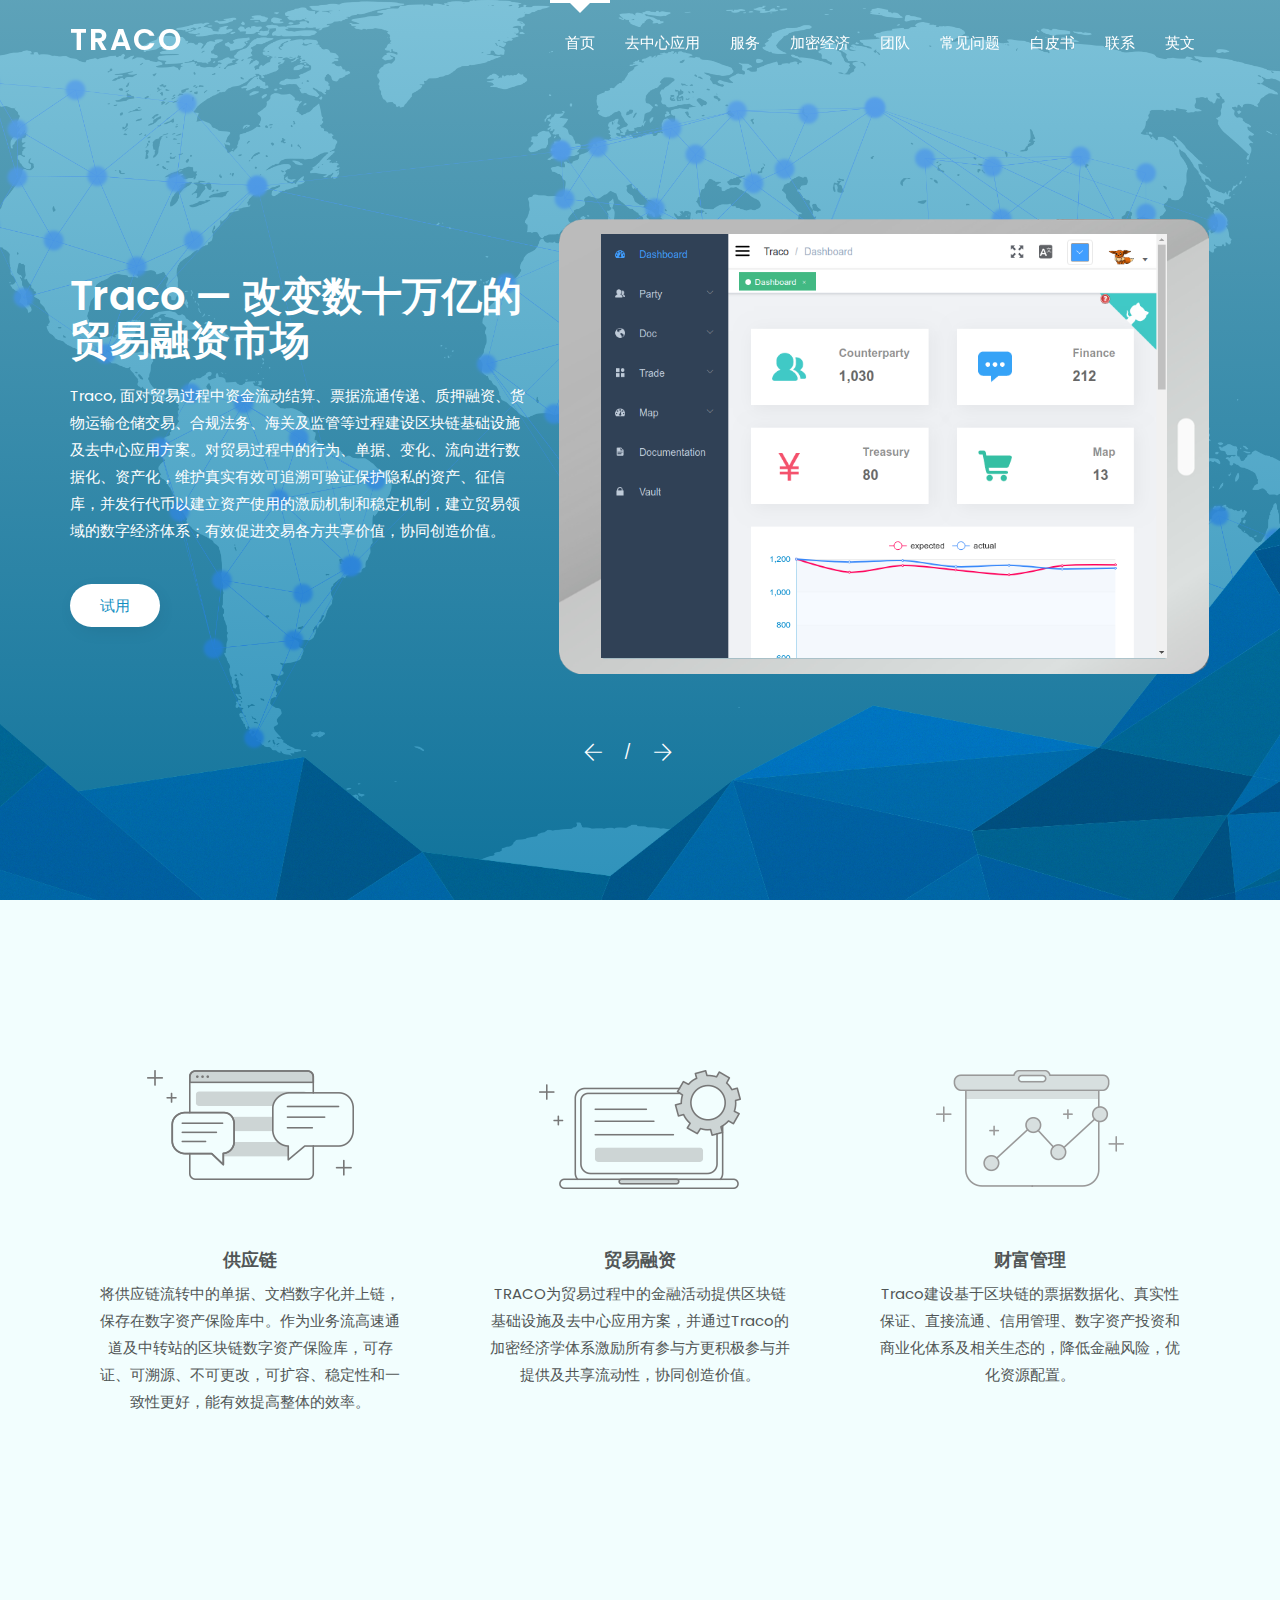
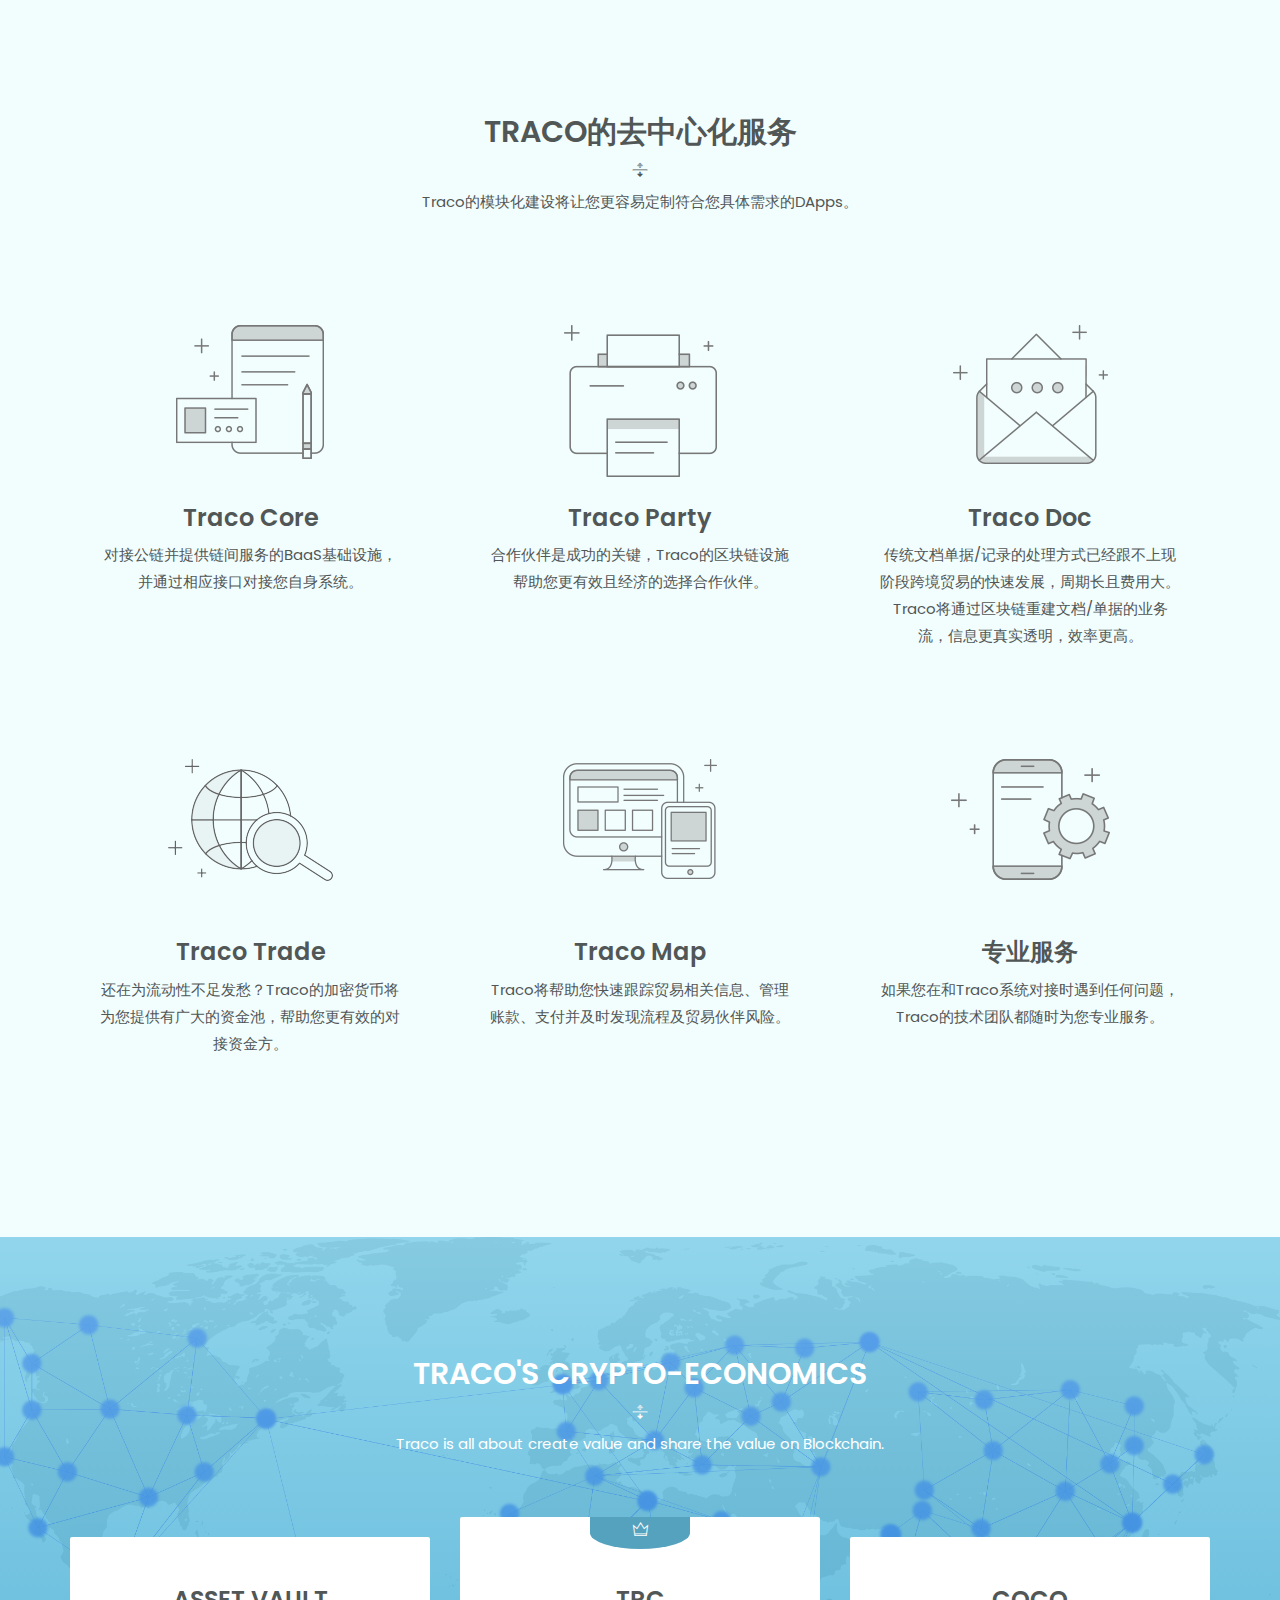
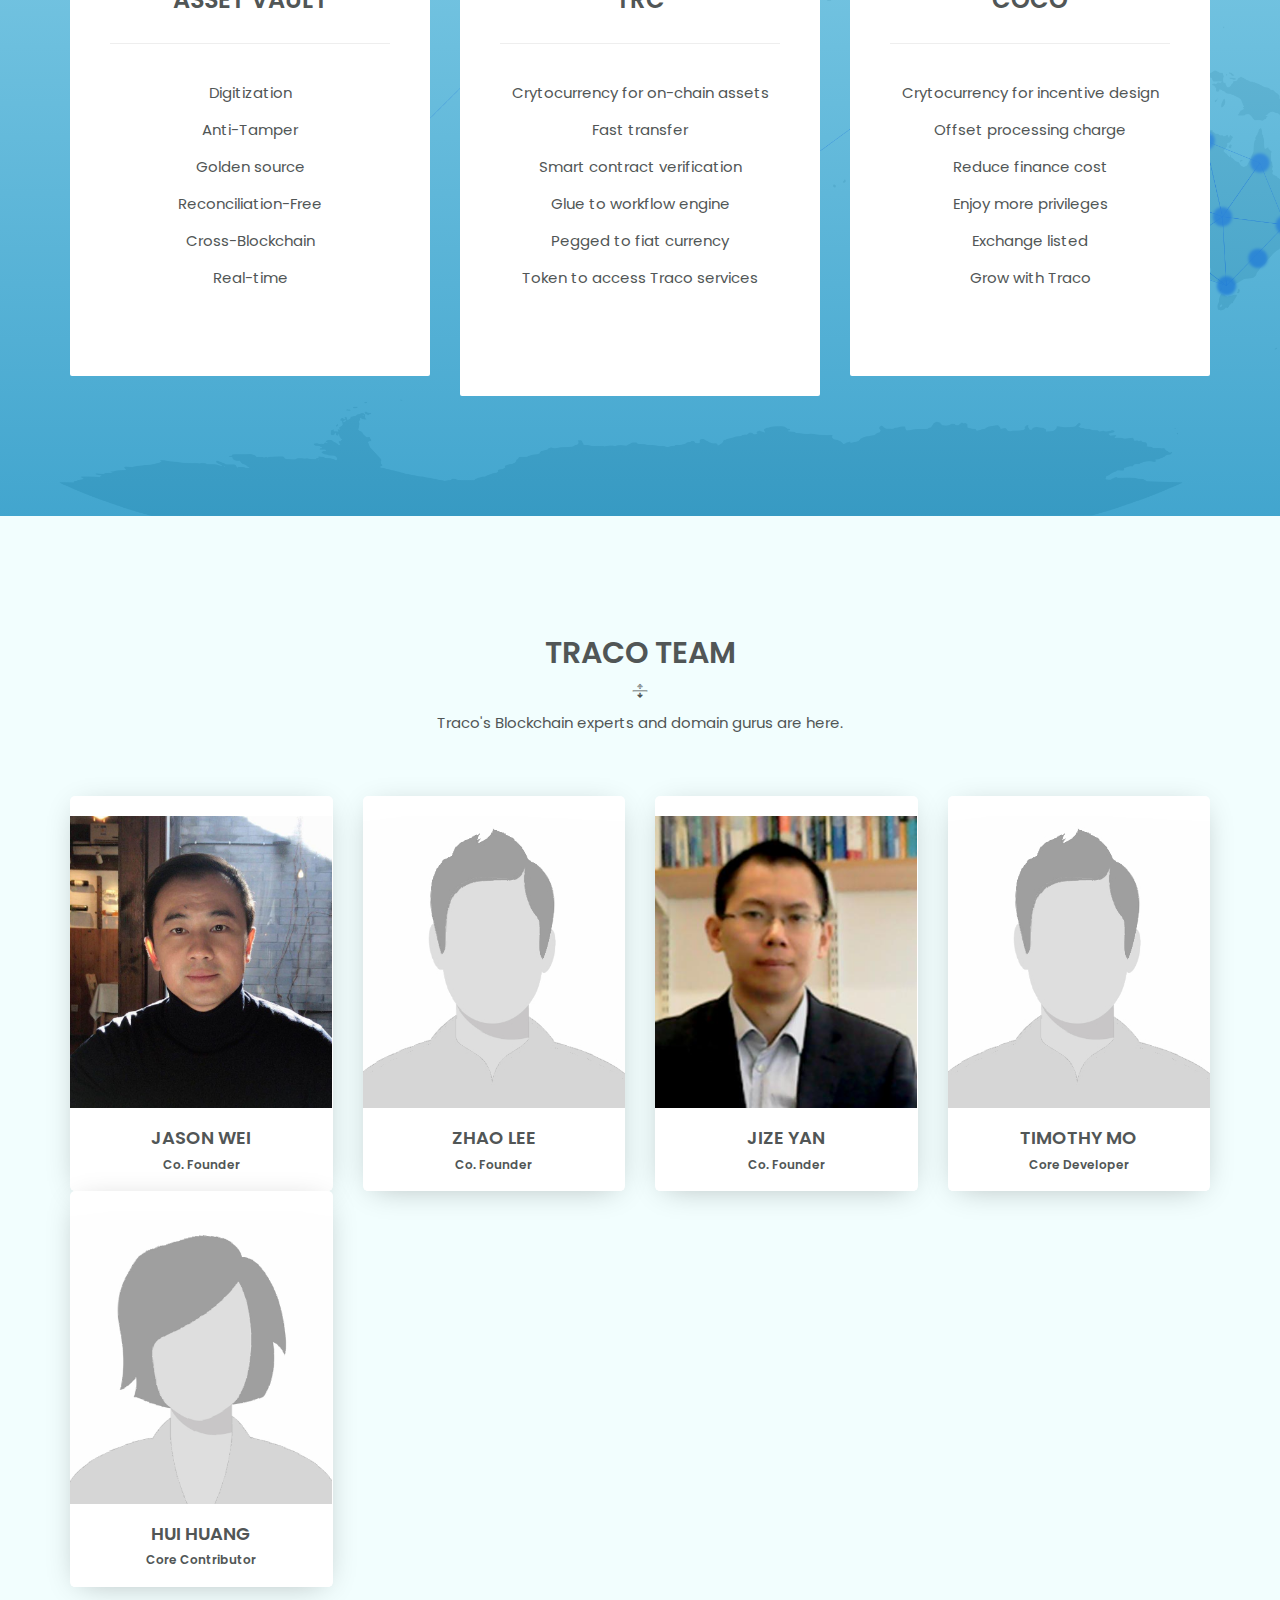
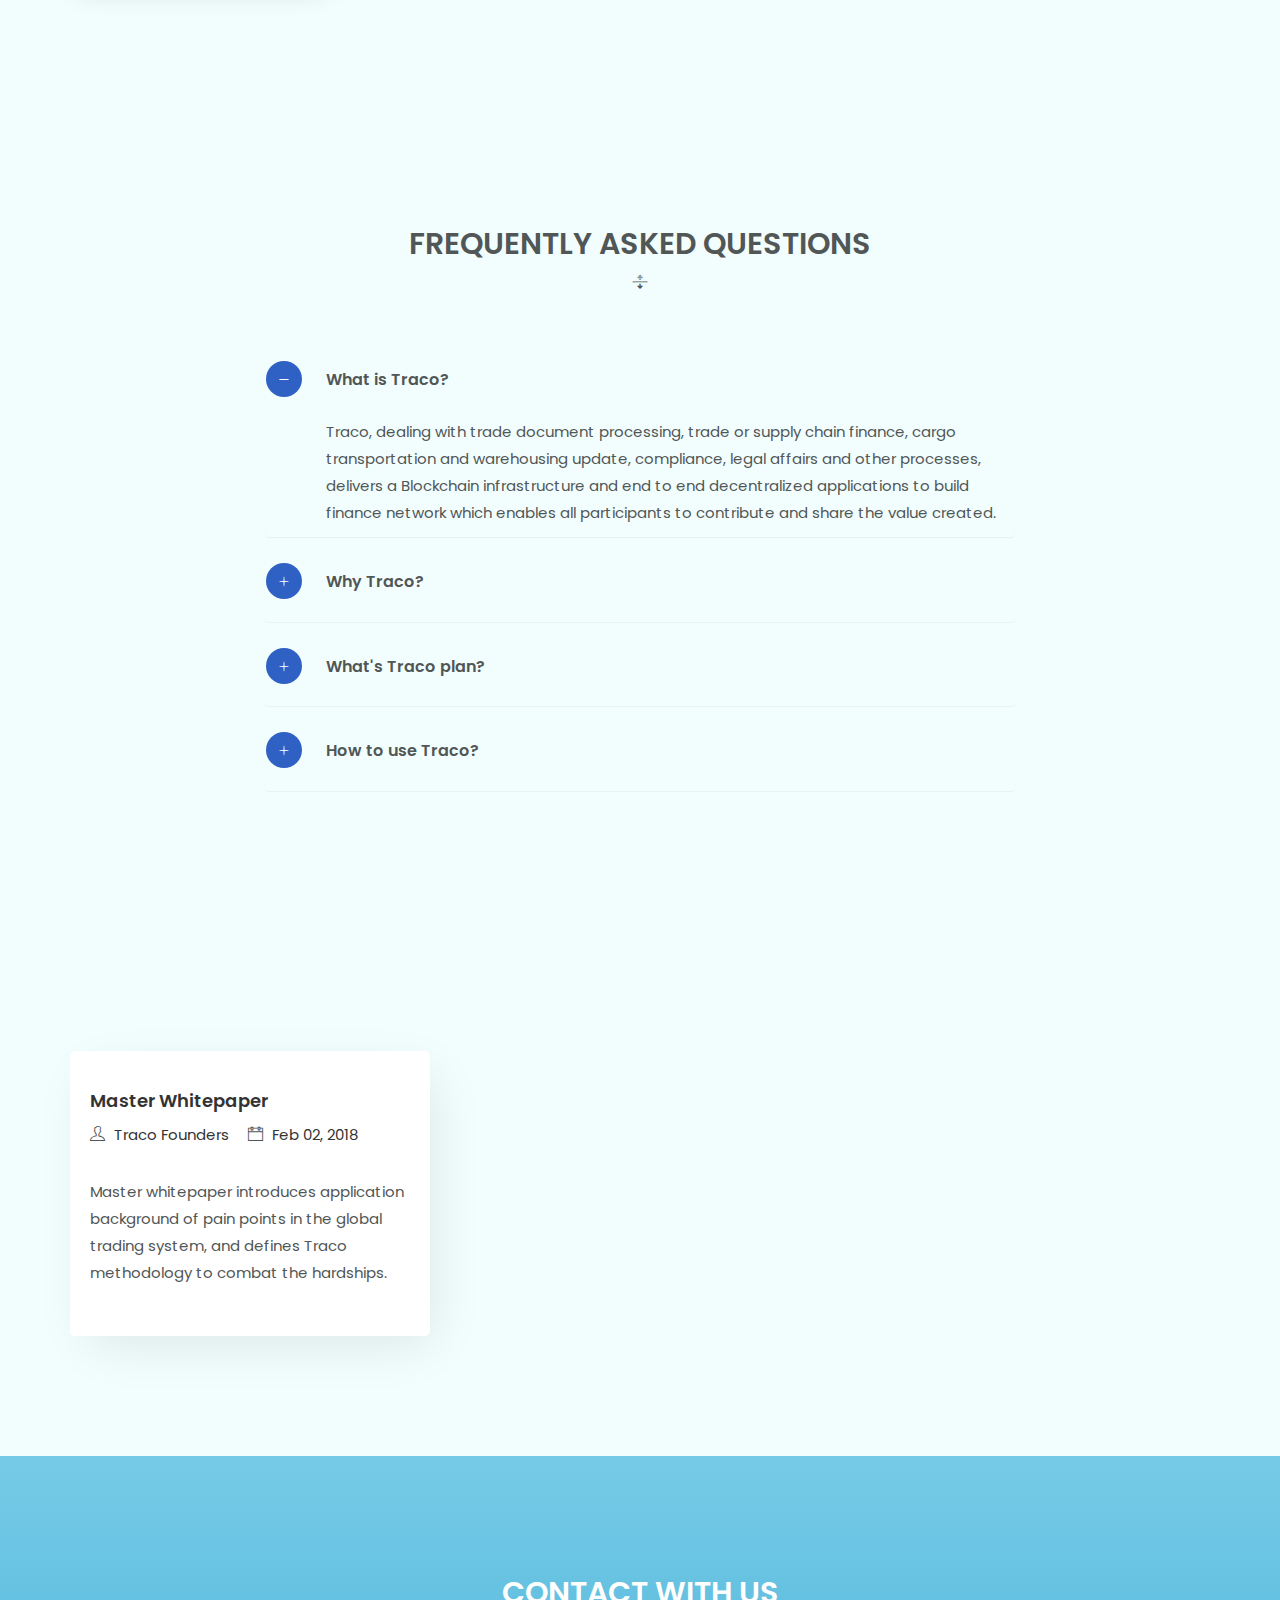
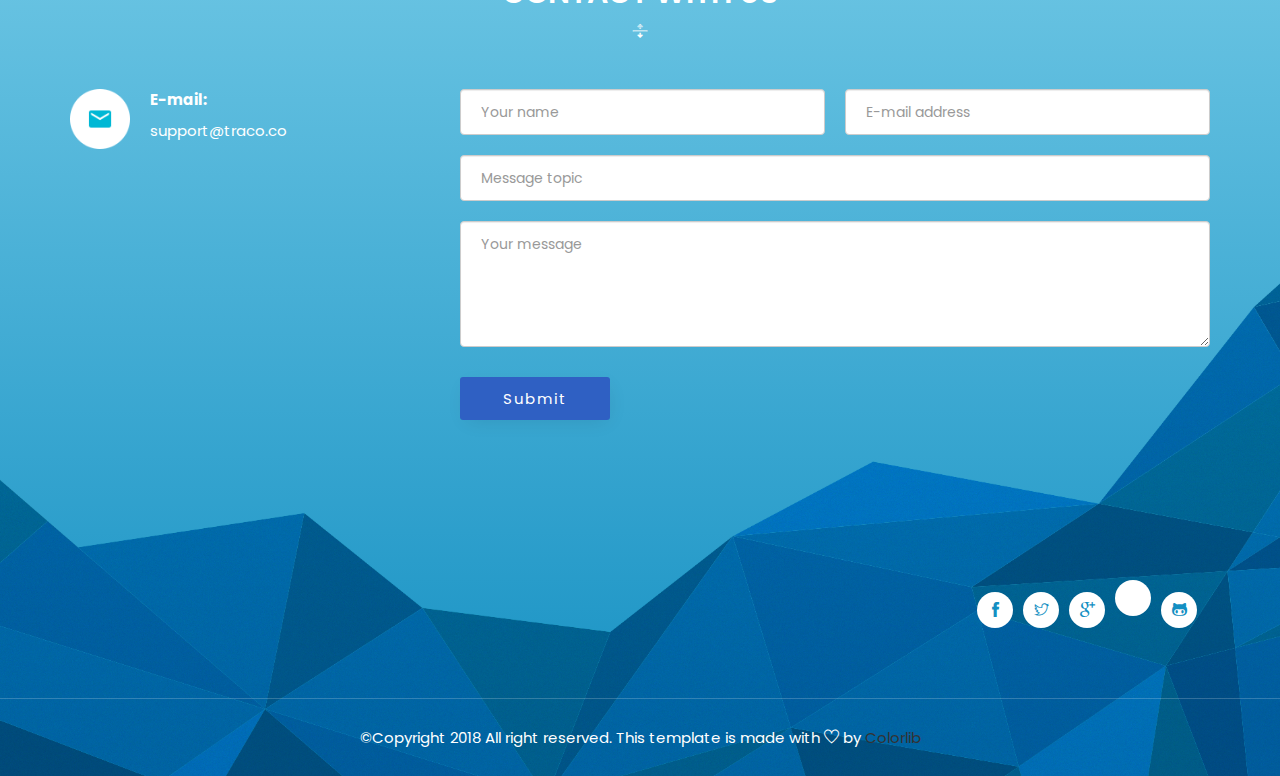
==== docs/index-cn.html @ 2d0e5df6 "added chinese" ====
<!doctype html>
<html class="no-js" lang="zxx">

<head>
    <meta charset="utf-8">
    <meta name="author" content="John Doe">
    <meta name="description" content="">
    <meta name="keywords" content="HTML,CSS,XML,JavaScript">
    <meta http-equiv="x-ua-compatible" content="ie=edge">
    <meta name="viewport" content="width=device-width, initial-scale=1.0">
    <!-- Title -->
    <title>Traco</title>
    <!-- Place favicon.ico in the root directory -->
    <link rel="apple-touch-icon" href="images/apple-touch-icon.png">
    <link rel="shortcut icon" type="image/ico" href="images/favicon.ico" />
    <!-- Plugin-CSS -->
    <link rel="stylesheet" href="css/bootstrap.min.css">
    <link rel="stylesheet" href="css/owl.carousel.min.css">
    <link rel="stylesheet" href="css/themify-icons.css">
    <link rel="stylesheet" href="css/magnific-popup.css">
    <link rel="stylesheet" href="css/animate.css">
    <!-- Main-Stylesheets -->
    <link rel="stylesheet" href="css/normalize.css">
    <link rel="stylesheet" href="style.css">
    <link rel="stylesheet" href="css/responsive.css">
    <script src="js/vendor/modernizr-2.8.3.min.js"></script>

    <!--[if lt IE 9]>
        <script src="//oss.maxcdn.com/html5shiv/3.7.2/html5shiv.min.js"></script>
        <script src="//oss.maxcdn.com/respond/1.4.2/respond.min.js"></script>
    <![endif]-->
</head>

<body data-spy="scroll" data-target="#primary-menu">

    <div class="preloader">
        <div class="sk-folding-cube">
            <div class="sk-cube1 sk-cube"></div>
            <div class="sk-cube2 sk-cube"></div>
            <div class="sk-cube4 sk-cube"></div>
            <div class="sk-cube3 sk-cube"></div>
        </div>
    </div>
    <!--Mainmenu-area-->
    <div class="mainmenu-area" data-spy="affix" data-offset-top="100">
        <div class="container">
            <!--Logo-->
            <div class="navbar-header">
                <button type="button" class="navbar-toggle" data-toggle="collapse" data-target="#primary-menu">
                    <span class="icon-bar"></span>
                    <span class="icon-bar"></span>
                    <span class="icon-bar"></span>
                </button>
                <a href="#" class="navbar-brand logo">
                    <h2>Traco</h2>
                </a>
            </div>
            <!--Logo/-->
            <nav class="collapse navbar-collapse" id="primary-menu">
                <ul class="nav navbar-nav navbar-right">
                    <li class="active"><a href="#home-page">首页</a></li>
                    <li><a href="#service-page">去中心应用</a></li>
                    <li><a href="#feature-page">服务</a></li>
                    <li><a href="#price-page">加密经济</a></li>
                    <li><a href="#team-page">团队</a></li>
                    <li><a href="#faq-page">常见问题</a></li>
                    <li><a href="#blog-page">白皮书</a></li>
                    <li><a href="#contact-page">联系</a></li>
                    <li><a href="index.html">英文</a></li>
                </ul>
            </nav>
        </div>
    </div>
    <!--Mainmenu-area/-->



    <!--Header-area-->
    <header class="header-area overlay full-height relative v-center" id="home-page">
        <div class="absolute anlge-bg"></div>
        <div class="container">
            <div class="row v-center">
                <div class="col-xs-12 col-md-5 header-text">
                    <h2>Traco &mdash;  改变数十万亿的贸易融资市场</h2>
                    <p>Traco, 面对贸易过程中资金流动结算、票据流通传递、质押融资、货物运输仓储交易、合规法务、海关及监管等过程建设区块链基础设施及去中心应用方案。对贸易过程中的行为、单据、变化、流向进行数据化、资产化，维护真实有效可追溯可验证保护隐私的资产、征信库，并发行代币以建立资产使用的激励机制和稳定机制，建立贸易领域的数字经济体系；有效促进交易各方共享价值，协同创造价值。</p>
                    <a href="http://traco.co/traco.html" class="button white">试用</a>
                </div>
                <div class="hidden-xs hidden-sm col-md-7 text-right">
                    <div class="screen-box screen-slider">
                        <div class="item">
                            <img src="images/screen-1.jpg" alt="">
                        </div>
                        <div class="item">
                            <img src="images/screen-2.jpg" alt="">
                        </div>
                        <div class="item">
                            <img src="images/screen-3.jpg" alt="">
                        </div>
                        <div class="item">
                            <img src="images/screen-4.jpg" alt="">
                        </div>
                        <div class="item">
                            <img src="images/screen-5.jpg" alt="">
                        </div>
                    </div>
                </div>
            </div>
        </div>
    </header>
    <!--Header-area/-->



    <!--Feature-area-->
    <section class="gray-bg section-padding" id="service-page">
        <div class="container">
            <div class="row">
                <div class="col-xs-12 col-sm-4">
                    <div class="box">
                        <div class="box-icon">
                            <img src="images/service-icon-1.png" alt="">
                        </div>
                        <h4>供应链</h4>
                        <p>将供应链流转中的单据、文档数字化并上链，保存在数字资产保险库中。作为业务流高速通道及中转站的区块链数字资产保险库，可存证、可溯源、不可更改，可扩容、稳定性和一致性更好，能有效提高整体的效率。</p>
                    </div>
                </div>
                <div class="col-xs-12 col-sm-4">
                    <div class="box">
                        <div class="box-icon">
                            <img src="images/service-icon-2.png" alt="">
                        </div>
                        <h4>贸易融资</h4>
                        <p>TRACO为贸易过程中的金融活动提供区块链基础设施及去中心应用方案，并通过Traco的加密经济学体系激励所有参与方更积极参与并提供及共享流动性，协同创造价值。</p>
                    </div>
                </div>
                <div class="col-xs-12 col-sm-4">
                    <div class="box">
                        <div class="box-icon">
                            <img src="images/service-icon-3.png" alt="">
                        </div>
                        <h4>财富管理</h4>
                        <p>Traco建设基于区块链的票据数据化、真实性保证、直接流通、信用管理、数字资产投资和商业化体系及相关生态的，降低金融风险，优化资源配置。</p>
                    </div>
                </div>
            </div>
        </div>
    </section>
    <!--Feature-area/-->

    <section class="gray-bg section-padding" id="feature-page">
        <div class="container">
            <div class="row">
                <div class="col-xs-12 col-sm-6 col-sm-offset-3 text-center">
                    <div class="page-title">
                        <h2>Traco的去中心化服务</h2>
                        <p>Traco的模块化建设将让您更容易定制符合您具体需求的DApps。</p>
                    </div>
                </div>
            </div>
            <div class="row">
                <div class="col-xs-12 col-sm-6 col-md-4">
                    <div class="box">
                        <div class="box-icon">
                            <img src="images/portfolio-icon-1.png" alt="">
                        </div>
                        <h3>Traco Core</h3>
                        <p>对接公链并提供链间服务的BaaS基础设施，并通过相应接口对接您自身系统。</p>
                    </div>
                </div>
                <div class="col-xs-12 col-sm-6 col-md-4">
                    <div class="box">
                        <div class="box-icon">
                            <img src="images/portfolio-icon-2.png" alt="">
                        </div>
                        <h3>Traco Party</h3>
                        <p>合作伙伴是成功的关键，Traco的区块链设施帮助您更有效且经济的选择合作伙伴。</p>
                    </div>
                </div>
                <div class="col-xs-12 col-sm-6 col-md-4">
                    <div class="box">
                        <div class="box-icon">
                            <img src="images/portfolio-icon-3.png" alt="">
                        </div>
                        <h3>Traco Doc</h3>
                        <p>传统文档单据/记录的处理方式已经跟不上现阶段跨境贸易的快速发展，周期长且费用大。Traco将通过区块链重建文档/单据的业务流，信息更真实透明，效率更高。</p>
                    </div>
                </div>
                <div class="col-xs-12 col-sm-6 col-md-4">
                    <div class="box">
                        <div class="box-icon">
                            <img src="images/portfolio-icon-4.png" alt="">
                        </div>
                        <h3>Traco Trade</h3>
                        <p>还在为流动性不足发愁？Traco的加密货币将为您提供有广大的资金池，帮助您更有效的对接资金方。</p>
                    </div>
                </div>
                <div class="col-xs-12 col-sm-6 col-md-4">
                    <div class="box">
                        <div class="box-icon">
                            <img src="images/portfolio-icon-6.png" alt="">
                        </div>
                        <h3>Traco Map</h3>
                        <p>Traco将帮助您快速跟踪贸易相关信息、管理账款、支付并及时发现流程及贸易伙伴风险。</p>
                    </div>
                </div>
                <div class="col-xs-12 col-sm-6 col-md-4">
                    <div class="box">
                        <div class="box-icon">
                            <img src="images/portfolio-icon-5.png" alt="">
                        </div>
                        <h3>专业服务</h3>
                        <p>如果您在和Traco系统对接时遇到任何问题，Traco的技术团队都随时为您专业服务。</p>
                    </div>
                </div>
            </div>
        </div>
    </section>




    <section class="price-area overlay section-padding" id="price-page">
        <div class="container">
            <div class="row">
                <div class="col-xs-12 col-sm-6 col-sm-offset-3 text-center">
                    <div class="page-title">
                        <h2>Traco's Crypto-Economics</h2>
                        <p>Traco is all about create value and share the value on Blockchain.</p>
                    </div>
                </div>
            </div>
            <div class="row">
                <div class="col-xs-12 col-sm-4">
                    <div class="price-table">
                        <h3 class="text-uppercase price-title">Asset Vault</h3>
                        <hr>
                        <ul class="list-unstyled">
                            <li>Digitization</li>
                            <li>Anti-Tamper</li>
                            <li>Golden source</li>
                            <li>Reconciliation-Free</li>
                            <li>Cross-Blockchain</li>
                            <li>Real-time</li>
                        </ul>
                    </div>
                </div>
                <div class="col-xs-12 col-sm-4">
                    <div class="price-table active">
                        <span class="price-info"><span class="ti-crown"></span></span>
                        <h3 class="text-uppercase price-title">TRC</h3>
                        <hr>
                        <ul class="list-unstyled">
                            <li>Crytocurrency for on-chain assets</li>
                            <li>Fast transfer</li>
                            <li>Smart contract verification</li>
                            <li>Glue to workflow engine</li>
                            <li>Pegged to fiat currency</li>
                            <li>Token to access Traco services</li>
                        </ul>
                    </div>
                </div>
                <div class="col-xs-12 col-sm-4">
                    <div class="price-table">
                        <h3 class="text-uppercase price-title">Coco</h3>
                        <hr>
                        <ul class="list-unstyled">
                            <li>Crytocurrency for incentive design</li>
                            <li>Offset processing charge</li>
                            <li>Reduce finance cost</li>
                            <li>Enjoy more privileges</li>
                            <li>Exchange listed</li>
                            <li>Grow with Traco</li>
                        </ul>
                    </div>
                </div>
            </div>
        </div>
    </section>



    <section class="section-padding gray-bg" id="team-page">
        <div class="container">
            <div class="row">
                <div class="col-xs-12 col-sm-6 col-sm-offset-3 text-center">
                    <div class="page-title">
                        <h2>Traco team</h2>
                        <p>Traco's Blockchain experts and domain gurus are here.</p>
                    </div>
                </div>
            </div>
            <div class="row">
                <div class="col-xs-12 col-sm-6 col-md-3">
                    <div class="single-team">
                        <div class="team-photo">
                            <img src="images/team-section-1.png" alt="">
                        </div>
                        <h4>Jason Wei</h4>
                        <h6>Co. Founder</h6>
                        <ul class="social-menu">
                            <li><a href="#"><i class="ti-facebook"></i></a></li>
                            <li><a href="#"><i class="ti-twitter"></i></a></li>
                            <li><a href="#"><i class="ti-linkedin"></i></a></li>
                            <li><a href="#"><i class="ti-pinterest"></i></a></li>
                        </ul>
                    </div>
                </div>
                <div class="col-xs-12 col-sm-6 col-md-3">
                    <div class="single-team">
                        <div class="team-photo">
                            <img src="images/team-section-2.png" alt="">
                        </div>
                        <h4>Zhao Lee</h4>
                        <h6>Co. Founder</h6>
                        <ul class="social-menu">
                            <li><a href="#"><i class="ti-facebook"></i></a></li>
                            <li><a href="#"><i class="ti-twitter"></i></a></li>
                            <li><a href="#"><i class="ti-linkedin"></i></a></li>
                            <li><a href="#"><i class="ti-pinterest"></i></a></li>
                        </ul>
                    </div>
                </div>
                <div class="col-xs-12 col-sm-6 col-md-3">
                    <div class="single-team">
                        <div class="team-photo">
                            <img src="images/team-section-3.png" alt="">
                        </div>
                        <h4>Jize Yan</h4>
                        <h6>Co. Founder</h6>
                        <ul class="social-menu">
                            <li><a href="#"><i class="ti-facebook"></i></a></li>
                            <li><a href="#"><i class="ti-twitter"></i></a></li>
                            <li><a href="#"><i class="ti-linkedin"></i></a></li>
                            <li><a href="#"><i class="ti-pinterest"></i></a></li>
                        </ul>
                    </div>
                </div>
                <div class="col-xs-12 col-sm-6 col-md-3">
                    <div class="single-team">
                        <div class="team-photo">
                            <img src="images/team-section-4.png" alt="">
                        </div>
                        <h4>Timothy Mo</h4>
                        <h6>Core Developer</h6>
                        <ul class="social-menu">
                            <li><a href="#"><i class="ti-facebook"></i></a></li>
                            <li><a href="#"><i class="ti-twitter"></i></a></li>
                            <li><a href="#"><i class="ti-linkedin"></i></a></li>
                            <li><a href="#"><i class="ti-pinterest"></i></a></li>
                        </ul>
                    </div>
                </div>
                <div class="col-xs-12 col-sm-6 col-md-3">
                    <div class="single-team">           
                        <div class="team-photo">            
                            <img src="images/team-section-5.png" alt="">
                        </div>
                        <h4>Hui Huang</h4>             
                        <h6>Core Contributor</h6>         
                        <ul class="social-menu">            
                            <li><a href="#"><i class="ti-facebook"></i></a></li>
                            <li><a href="#"><i class="ti-twitter"></i></a></li>
                            <li><a href="#"><i class="ti-linkedin"></i></a></li>
                            <li><a href="#"><i class="ti-pinterest"></i></a></li>
                        </ul>
                    </div>
                </div>                
            </div>
        </div>
    </section>

    <section class="gray-bg section-padding" id="faq-page">
        <div class="container">
            <div class="row">
                <div class="col-xs-12 col-sm-6 col-sm-offset-3 text-center">
                    <div class="page-title">
                        <h2>Frequently Asked Questions</h2>
                    </div>
                </div>
            </div>
            <div class="row">
                <div class="col-xs-12 col-sm-10 col-sm-offset-1 col-md-8 col-md-offset-2">
                    <div class="panel-group" id="accordion">
                        <div class="panel">
                            <h4 class="panel-title">
                                <a data-toggle="collapse" data-parent="#accordion" href="#collapse1" aria-expanded="true">What is Traco?</a>
                            </h4>
                            <div id="collapse1" class="panel-collapse collapse in">
                              <p>Traco, dealing with trade document processing, trade or supply chain finance, cargo transportation and warehousing update, compliance, legal affairs and other processes, delivers a Blockchain infrastructure and end to end decentralized applications to build finance network which enables all participants to contribute and share the value created.</p>
                            </div>
                        </div>
                        <div class="panel">
                            <h4 class="panel-title">
                                <a data-toggle="collapse" data-parent="#accordion" href="#collapse2">Why Traco?</a>
                            </h4>
                            <div id="collapse2" class="panel-collapse collapse">
                            </div>
                        </div>
                        <div class="panel">
                            <h4 class="panel-title">
                                <a data-toggle="collapse" data-parent="#accordion" href="#collapse3">What's Traco plan?</a>
                            </h4>
                            <div id="collapse3" class="panel-collapse collapse">
                            </div>
                        </div>
                        <div class="panel">
                            <h4 class="panel-title">
                                <a data-toggle="collapse" data-parent="#accordion" href="#collapse4">How to use Traco?</a>
                            </h4>
                            <div id="collapse4" class="panel-collapse collapse">
                            </div>
                        </div>
                    </div>
                </div>
            </div>
        </div>
    </section>

    <section class="section-padding gray-bg" id="blog-page">
        <div class="container">
            <div class="row">
                <div class="col-xs-12 col-sm-4">
                    <div class="single-blog">
                        <div class="blog-photo">
                        </div>
                        <div class="blog-content">
                            <h3><a href="http://traco.co/whitepaper/master.pdf">Master Whitepaper</a></h3>
                            <ul class="blog-meta">
                                <li><span class="ti-user"></span> <a href="#">Traco Founders</a></li>
                                <li><span class="ti-calendar"></span> <a href="#">Feb 02, 2018</a></li>
                            </ul>
                            <p>Master whitepaper introduces application background of pain points in the global trading system, and defines Traco methodology to combat the hardships.
                            </p>
                        </div>
                    </div>
                </div>
            </div>
        </div>
    </section>





    <footer class="footer-area relative sky-bg" id="contact-page">
        <div class="absolute footer-bg"></div>
        <div class="footer-top">
            <div class="container">
                <div class="row">
                    <div class="col-xs-12 col-sm-6 col-sm-offset-3 text-center">
                        <div class="page-title">
                            <h2>Contact with us</h2>
                        </div>
                    </div>
                </div>
                <div class="row">
                    <div class="col-xs-12 col-md-4">
                        <address class="side-icon-boxes">
                            <div class="side-icon-box">
                                <div class="side-icon">
                                    <img src="images/mail-arrow.png" alt="">
                                </div>
                                <p><strong>E-mail: </strong>
                                    <a href="mailto:support@traco.co">support@traco.co</a> 
                                </p>
                            </div>
                        </address>
                    </div>
                    <div class="col-xs-12 col-md-8">
                        <form action="process.php" id="contact-form" method="post" class="contact-form">
                            <div class="form-double">
                                <input type="text" id="form-name" name="form-name" placeholder="Your name" class="form-control" required="required">
                                <input type="email" id="form-email" name="form-email" class="form-control" placeholder="E-mail address" required="required">
                            </div>
                            <input type="text" id="form-subject" name="form-subject" class="form-control" placeholder="Message topic">
                            <textarea name="message" id="form-message" name="form-message" rows="5" class="form-control" placeholder="Your message" required="required"></textarea>
                            <button type="sibmit" class="button">Submit</button>
                        </form>
                    </div>
                </div>
            </div>
        </div>
        <div class="footer-middle">
            <div class="container">
                <div class="row">
                    <div class="col-xs-12 col-sm-6 pull-right">
                        <ul class="social-menu text-right x-left">
                            <li><a href="#"><i class="ti-facebook"></i></a></li>
                            <li><a href="#"><i class="ti-twitter"></i></a></li>
                            <li><a href="#"><i class="ti-google"></i></a></li>
                            <li><a href="#"><i class="ti-linkeedin"></i></a></li>
                            <li><a href="#"><i class="ti-github"></i></a></li>
                        </ul>
                    </div>
                    <div class="col-xs-12 col-sm-6">
                    </div>
                </div>
            </div>
        </div>
        <div class="footer-bottom">
            <div class="container">
                <div class="row">
                    <div class="col-xs-12 text-center">
                        <p>&copy;Copyright 2018 All right reserved.  This template is made with <i class="ti-heart" aria-hidden="true"></i> by <a href="https://colorlib.com">Colorlib</a></p>
                    </div>
                </div>
            </div>
        </div>
    </footer>





    <!--Vendor-JS-->
    <script src="js/vendor/jquery-1.12.4.min.js"></script>
    <script src="js/vendor/bootstrap.min.js"></script>
    <!--Plugin-JS-->
    <script src="js/owl.carousel.min.js"></script>
    <script src="js/contact-form.js"></script>
    <script src="js/jquery.parallax-1.1.3.js"></script>
    <script src="js/scrollUp.min.js"></script>
    <script src="js/magnific-popup.min.js"></script>
    <script src="js/wow.min.js"></script>
    <!--Main-active-JS-->
    <script src="js/main.js"></script>
</body>

</html>
---- docs/css/themify-icons.css ----
@font-face {
	font-family: 'themify';
	src:url('../fonts/themify.eot?-fvbane');
	src:url('../fonts/themify.eot?#iefix-fvbane') format('embedded-opentype'),
		url('../fonts/themify.woff?-fvbane') format('woff'),
		url('../fonts/themify.ttf?-fvbane') format('truetype'),
		url('../fonts/themify.svg?-fvbane#themify') format('svg');
	font-weight: normal;
	font-style: normal;
}

[class^="ti-"], [class*=" ti-"] {
	font-family: 'themify';
	speak: none;
	font-style: normal;
	font-weight: normal;
	font-variant: normal;
	text-transform: none;
	line-height: 1;

	/* Better Font Rendering =========== */
	-webkit-font-smoothing: antialiased;
	-moz-osx-font-smoothing: grayscale;
}

.ti-wand:before {
	content: "\e600";
}
.ti-volume:before {
	content: "\e601";
}
.ti-user:before {
	content: "\e602";
}
.ti-unlock:before {
	content: "\e603";
}
.ti-unlink:before {
	content: "\e604";
}
.ti-trash:before {
	content: "\e605";
}
.ti-thought:before {
	content: "\e606";
}
.ti-target:before {
	content: "\e607";
}
.ti-tag:before {
	content: "\e608";
}
.ti-tablet:before {
	content: "\e609";
}
.ti-star:before {
	content: "\e60a";
}
.ti-spray:before {
	content: "\e60b";
}
.ti-signal:before {
	content: "\e60c";
}
.ti-shopping-cart:before {
	content: "\e60d";
}
.ti-shopping-cart-full:before {
	content: "\e60e";
}
.ti-settings:before {
	content: "\e60f";
}
.ti-search:before {
	content: "\e610";
}
.ti-zoom-in:before {
	content: "\e611";
}
.ti-zoom-out:before {
	content: "\e612";
}
.ti-cut:before {
	content: "\e613";
}
.ti-ruler:before {
	content: "\e614";
}
.ti-ruler-pencil:before {
	content: "\e615";
}
.ti-ruler-alt:before {
	content: "\e616";
}
.ti-bookmark:before {
	content: "\e617";
}
.ti-bookmark-alt:before {
	content: "\e618";
}
.ti-reload:before {
	content: "\e619";
}
.ti-plus:before {
	content: "\e61a";
}
.ti-pin:before {
	content: "\e61b";
}
.ti-pencil:before {
	content: "\e61c";
}
.ti-pencil-alt:before {
	content: "\e61d";
}
.ti-paint-roller:before {
	content: "\e61e";
}
.ti-paint-bucket:before {
	content: "\e61f";
}
.ti-na:before {
	content: "\e620";
}
.ti-mobile:before {
	content: "\e621";
}
.ti-minus:before {
	content: "\e622";
}
.ti-medall:before {
	content: "\e623";
}
.ti-medall-alt:before {
	content: "\e624";
}
.ti-marker:before {
	content: "\e625";
}
.ti-marker-alt:before {
	content: "\e626";
}
.ti-arrow-up:before {
	content: "\e627";
}
.ti-arrow-right:before {
	content: "\e628";
}
.ti-arrow-left:before {
	content: "\e629";
}
.ti-arrow-down:before {
	content: "\e62a";
}
.ti-lock:before {
	content: "\e62b";
}
.ti-location-arrow:before {
	content: "\e62c";
}
.ti-link:before {
	content: "\e62d";
}
.ti-layout:before {
	content: "\e62e";
}
.ti-layers:before {
	content: "\e62f";
}
.ti-layers-alt:before {
	content: "\e630";
}
.ti-key:before {
	content: "\e631";
}
.ti-import:before {
	content: "\e632";
}
.ti-image:before {
	content: "\e633";
}
.ti-heart:before {
	content: "\e634";
}
.ti-heart-broken:before {
	content: "\e635";
}
.ti-hand-stop:before {
	content: "\e636";
}
.ti-hand-open:before {
	content: "\e637";
}
.ti-hand-drag:before {
	content: "\e638";
}
.ti-folder:before {
	content: "\e639";
}
.ti-flag:before {
	content: "\e63a";
}
.ti-flag-alt:before {
	content: "\e63b";
}
.ti-flag-alt-2:before {
	content: "\e63c";
}
.ti-eye:before {
	content: "\e63d";
}
.ti-export:before {
	content: "\e63e";
}
.ti-exchange-vertical:before {
	content: "\e63f";
}
.ti-desktop:before {
	content: "\e640";
}
.ti-cup:before {
	content: "\e641";
}
.ti-crown:before {
	content: "\e642";
}
.ti-comments:before {
	content: "\e643";
}
.ti-comment:before {
	content: "\e644";
}
.ti-comment-alt:before {
	content: "\e645";
}
.ti-close:before {
	content: "\e646";
}
.ti-clip:before {
	content: "\e647";
}
.ti-angle-up:before {
	content: "\e648";
}
.ti-angle-right:before {
	content: "\e649";
}
.ti-angle-left:before {
	content: "\e64a";
}
.ti-angle-down:before {
	content: "\e64b";
}
.ti-check:before {
	content: "\e64c";
}
.ti-check-box:before {
	content: "\e64d";
}
.ti-camera:before {
	content: "\e64e";
}
.ti-announcement:before {
	content: "\e64f";
}
.ti-brush:before {
	content: "\e650";
}
.ti-briefcase:before {
	content: "\e651";
}
.ti-bolt:before {
	content: "\e652";
}
.ti-bolt-alt:before {
	content: "\e653";
}
.ti-blackboard:before {
	content: "\e654";
}
.ti-bag:before {
	content: "\e655";
}
.ti-move:before {
	content: "\e656";
}
.ti-arrows-vertical:before {
	content: "\e657";
}
.ti-arrows-horizontal:before {
	content: "\e658";
}
.ti-fullscreen:before {
	content: "\e659";
}
.ti-arrow-top-right:before {
	content: "\e65a";
}
.ti-arrow-top-left:before {
	content: "\e65b";
}
.ti-arrow-circle-up:before {
	content: "\e65c";
}
.ti-arrow-circle-right:before {
	content: "\e65d";
}
.ti-arrow-circle-left:before {
	content: "\e65e";
}
.ti-arrow-circle-down:before {
	content: "\e65f";
}
.ti-angle-double-up:before {
	content: "\e660";
}
.ti-angle-double-right:before {
	content: "\e661";
}
.ti-angle-double-left:before {
	content: "\e662";
}
.ti-angle-double-down:before {
	content: "\e663";
}
.ti-zip:before {
	content: "\e664";
}
.ti-world:before {
	content: "\e665";
}
.ti-wheelchair:before {
	content: "\e666";
}
.ti-view-list:before {
	content: "\e667";
}
.ti-view-list-alt:before {
	content: "\e668";
}
.ti-view-grid:before {
	content: "\e669";
}
.ti-uppercase:before {
	content: "\e66a";
}
.ti-upload:before {
	content: "\e66b";
}
.ti-underline:before {
	content: "\e66c";
}
.ti-truck:before {
	content: "\e66d";
}
.ti-timer:before {
	content: "\e66e";
}
.ti-ticket:before {
	content: "\e66f";
}
.ti-thumb-up:before {
	content: "\e670";
}
.ti-thumb-down:before {
	content: "\e671";
}
.ti-text:before {
	content: "\e672";
}
.ti-stats-up:before {
	content: "\e673";
}
.ti-stats-down:before {
	content: "\e674";
}
.ti-split-v:before {
	content: "\e675";
}
.ti-split-h:before {
	content: "\e676";
}
.ti-smallcap:before {
	content: "\e677";
}
.ti-shine:before {
	content: "\e678";
}
.ti-shift-right:before {
	content: "\e679";
}
.ti-shift-left:before {
	content: "\e67a";
}
.ti-shield:before {
	content: "\e67b";
}
.ti-notepad:before {
	content: "\e67c";
}
.ti-server:before {
	content: "\e67d";
}
.ti-quote-right:before {
	content: "\e67e";
}
.ti-quote-left:before {
	content: "\e67f";
}
.ti-pulse:before {
	content: "\e680";
}
.ti-printer:before {
	content: "\e681";
}
.ti-power-off:before {
	content: "\e682";
}
.ti-plug:before {
	content: "\e683";
}
.ti-pie-chart:before {
	content: "\e684";
}
.ti-paragraph:before {
	content: "\e685";
}
.ti-panel:before {
	content: "\e686";
}
.ti-package:before {
	content: "\e687";
}
.ti-music:before {
	content: "\e688";
}
.ti-music-alt:before {
	content: "\e689";
}
.ti-mouse:before {
	content: "\e68a";
}
.ti-mouse-alt:before {
	content: "\e68b";
}
.ti-money:before {
	content: "\e68c";
}
.ti-microphone:before {
	content: "\e68d";
}
.ti-menu:before {
	content: "\e68e";
}
.ti-menu-alt:before {
	content: "\e68f";
}
.ti-map:before {
	content: "\e690";
}
.ti-map-alt:before {
	content: "\e691";
}
.ti-loop:before {
	content: "\e692";
}
.ti-location-pin:before {
	content: "\e693";
}
.ti-list:before {
	content: "\e694";
}
.ti-light-bulb:before {
	content: "\e695";
}
.ti-Italic:before {
	content: "\e696";
}
.ti-info:before {
	content: "\e697";
}
.ti-infinite:before {
	content: "\e698";
}
.ti-id-badge:before {
	content: "\e699";
}
.ti-hummer:before {
	content: "\e69a";
}
.ti-home:before {
	content: "\e69b";
}
.ti-help:before {
	content: "\e69c";
}
.ti-headphone:before {
	content: "\e69d";
}
.ti-harddrives:before {
	content: "\e69e";
}
.ti-harddrive:before {
	content: "\e69f";
}
.ti-gift:before {
	content: "\e6a0";
}
.ti-game:before {
	content: "\e6a1";
}
.ti-filter:before {
	content: "\e6a2";
}
.ti-files:before {
	content: "\e6a3";
}
.ti-file:before {
	content: "\e6a4";
}
.ti-eraser:before {
	content: "\e6a5";
}
.ti-envelope:before {
	content: "\e6a6";
}
.ti-download:before {
	content: "\e6a7";
}
.ti-direction:before {
	content: "\e6a8";
}
.ti-direction-alt:before {
	content: "\e6a9";
}
.ti-dashboard:before {
	content: "\e6aa";
}
.ti-control-stop:before {
	content: "\e6ab";
}
.ti-control-shuffle:before {
	content: "\e6ac";
}
.ti-control-play:before {
	content: "\e6ad";
}
.ti-control-pause:before {
	content: "\e6ae";
}
.ti-control-forward:before {
	content: "\e6af";
}
.ti-control-backward:before {
	content: "\e6b0";
}
.ti-cloud:before {
	content: "\e6b1";
}
.ti-cloud-up:before {
	content: "\e6b2";
}
.ti-cloud-down:before {
	content: "\e6b3";
}
.ti-clipboard:before {
	content: "\e6b4";
}
.ti-car:before {
	content: "\e6b5";
}
.ti-calendar:before {
	content: "\e6b6";
}
.ti-book:before {
	content: "\e6b7";
}
.ti-bell:before {
	content: "\e6b8";
}
.ti-basketball:before {
	content: "\e6b9";
}
.ti-bar-chart:before {
	content: "\e6ba";
}
.ti-bar-chart-alt:before {
	content: "\e6bb";
}
.ti-back-right:before {
	content: "\e6bc";
}
.ti-back-left:before {
	content: "\e6bd";
}
.ti-arrows-corner:before {
	content: "\e6be";
}
.ti-archive:before {
	content: "\e6bf";
}
.ti-anchor:before {
	content: "\e6c0";
}
.ti-align-right:before {
	content: "\e6c1";
}
.ti-align-left:before {
	content: "\e6c2";
}
.ti-align-justify:before {
	content: "\e6c3";
}
.ti-align-center:before {
	content: "\e6c4";
}
.ti-alert:before {
	content: "\e6c5";
}
.ti-alarm-clock:before {
	content: "\e6c6";
}
.ti-agenda:before {
	content: "\e6c7";
}
.ti-write:before {
	content: "\e6c8";
}
.ti-window:before {
	content: "\e6c9";
}
.ti-widgetized:before {
	content: "\e6ca";
}
.ti-widget:before {
	content: "\e6cb";
}
.ti-widget-alt:before {
	content: "\e6cc";
}
.ti-wallet:before {
	content: "\e6cd";
}
.ti-video-clapper:before {
	content: "\e6ce";
}
.ti-video-camera:before {
	content: "\e6cf";
}
.ti-vector:before {
	content: "\e6d0";
}
.ti-themify-logo:before {
	content: "\e6d1";
}
.ti-themify-favicon:before {
	content: "\e6d2";
}
.ti-themify-favicon-alt:before {
	content: "\e6d3";
}
.ti-support:before {
	content: "\e6d4";
}
.ti-stamp:before {
	content: "\e6d5";
}
.ti-split-v-alt:before {
	content: "\e6d6";
}
.ti-slice:before {
	content: "\e6d7";
}
.ti-shortcode:before {
	content: "\e6d8";
}
.ti-shift-right-alt:before {
	content: "\e6d9";
}
.ti-shift-left-alt:before {
	content: "\e6da";
}
.ti-ruler-alt-2:before {
	content: "\e6db";
}
.ti-receipt:before {
	content: "\e6dc";
}
.ti-pin2:before {
	content: "\e6dd";
}
.ti-pin-alt:before {
	content: "\e6de";
}
.ti-pencil-alt2:before {
	content: "\e6df";
}
.ti-palette:before {
	content: "\e6e0";
}
.ti-more:before {
	content: "\e6e1";
}
.ti-more-alt:before {
	content: "\e6e2";
}
.ti-microphone-alt:before {
	content: "\e6e3";
}
.ti-magnet:before {
	content: "\e6e4";
}
.ti-line-double:before {
	content: "\e6e5";
}
.ti-line-dotted:before {
	content: "\e6e6";
}
.ti-line-dashed:before {
	content: "\e6e7";
}
.ti-layout-width-full:before {
	content: "\e6e8";
}
.ti-layout-width-default:before {
	content: "\e6e9";
}
.ti-layout-width-default-alt:before {
	content: "\e6ea";
}
.ti-layout-tab:before {
	content: "\e6eb";
}
.ti-layout-tab-window:before {
	content: "\e6ec";
}
.ti-layout-tab-v:before {
	content: "\e6ed";
}
.ti-layout-tab-min:before {
	content: "\e6ee";
}
.ti-layout-slider:before {
	content: "\e6ef";
}
.ti-layout-slider-alt:before {
	content: "\e6f0";
}
.ti-layout-sidebar-right:before {
	content: "\e6f1";
}
.ti-layout-sidebar-none:before {
	content: "\e6f2";
}
.ti-layout-sidebar-left:before {
	content: "\e6f3";
}
.ti-layout-placeholder:before {
	content: "\e6f4";
}
.ti-layout-menu:before {
	content: "\e6f5";
}
.ti-layout-menu-v:before {
	content: "\e6f6";
}
.ti-layout-menu-separated:before {
	content: "\e6f7";
}
.ti-layout-menu-full:before {
	content: "\e6f8";
}
.ti-layout-media-right-alt:before {
	content: "\e6f9";
}
.ti-layout-media-right:before {
	content: "\e6fa";
}
.ti-layout-media-overlay:before {
	content: "\e6fb";
}
.ti-layout-media-overlay-alt:before {
	content: "\e6fc";
}
.ti-layout-media-overlay-alt-2:before {
	content: "\e6fd";
}
.ti-layout-media-left-alt:before {
	content: "\e6fe";
}
.ti-layout-media-left:before {
	content: "\e6ff";
}
.ti-layout-media-center-alt:before {
	content: "\e700";
}
.ti-layout-media-center:before {
	content: "\e701";
}
.ti-layout-list-thumb:before {
	content: "\e702";
}
.ti-layout-list-thumb-alt:before {
	content: "\e703";
}
.ti-layout-list-post:before {
	content: "\e704";
}
.ti-layout-list-large-image:before {
	content: "\e705";
}
.ti-layout-line-solid:before {
	content: "\e706";
}
.ti-layout-grid4:before {
	content: "\e707";
}
.ti-layout-grid3:before {
	content: "\e708";
}
.ti-layout-grid2:before {
	content: "\e709";
}
.ti-layout-grid2-thumb:before {
	content: "\e70a";
}
.ti-layout-cta-right:before {
	content: "\e70b";
}
.ti-layout-cta-left:before {
	content: "\e70c";
}
.ti-layout-cta-center:before {
	content: "\e70d";
}
.ti-layout-cta-btn-right:before {
	content: "\e70e";
}
.ti-layout-cta-btn-left:before {
	content: "\e70f";
}
.ti-layout-column4:before {
	content: "\e710";
}
.ti-layout-column3:before {
	content: "\e711";
}
.ti-layout-column2:before {
	content: "\e712";
}
.ti-layout-accordion-separated:before {
	content: "\e713";
}
.ti-layout-accordion-merged:before {
	content: "\e714";
}
.ti-layout-accordion-list:before {
	content: "\e715";
}
.ti-ink-pen:before {
	content: "\e716";
}
.ti-info-alt:before {
	content: "\e717";
}
.ti-help-alt:before {
	content: "\e718";
}
.ti-headphone-alt:before {
	content: "\e719";
}
.ti-hand-point-up:before {
	content: "\e71a";
}
.ti-hand-point-right:before {
	content: "\e71b";
}
.ti-hand-point-left:before {
	content: "\e71c";
}
.ti-hand-point-down:before {
	content: "\e71d";
}
.ti-gallery:before {
	content: "\e71e";
}
.ti-face-smile:before {
	content: "\e71f";
}
.ti-face-sad:before {
	content: "\e720";
}
.ti-credit-card:before {
	content: "\e721";
}
.ti-control-skip-forward:before {
	content: "\e722";
}
.ti-control-skip-backward:before {
	content: "\e723";
}
.ti-control-record:before {
	content: "\e724";
}
.ti-control-eject:before {
	content: "\e725";
}
.ti-comments-smiley:before {
	content: "\e726";
}
.ti-brush-alt:before {
	content: "\e727";
}
.ti-youtube:before {
	content: "\e728";
}
.ti-vimeo:before {
	content: "\e729";
}
.ti-twitter:before {
	content: "\e72a";
}
.ti-time:before {
	content: "\e72b";
}
.ti-tumblr:before {
	content: "\e72c";
}
.ti-skype:before {
	content: "\e72d";
}
.ti-share:before {
	content: "\e72e";
}
.ti-share-alt:before {
	content: "\e72f";
}
.ti-rocket:before {
	content: "\e730";
}
.ti-pinterest:before {
	content: "\e731";
}
.ti-new-window:before {
	content: "\e732";
}
.ti-microsoft:before {
	content: "\e733";
}
.ti-list-ol:before {
	content: "\e734";
}
.ti-linkedin:before {
	content: "\e735";
}
.ti-layout-sidebar-2:before {
	content: "\e736";
}
.ti-layout-grid4-alt:before {
	content: "\e737";
}
.ti-layout-grid3-alt:before {
	content: "\e738";
}
.ti-layout-grid2-alt:before {
	content: "\e739";
}
.ti-layout-column4-alt:before {
	content: "\e73a";
}
.ti-layout-column3-alt:before {
	content: "\e73b";
}
.ti-layout-column2-alt:before {
	content: "\e73c";
}
.ti-instagram:before {
	content: "\e73d";
}
.ti-google:before {
	content: "\e73e";
}
.ti-github:before {
	content: "\e73f";
}
.ti-flickr:before {
	content: "\e740";
}
.ti-facebook:before {
	content: "\e741";
}
.ti-dropbox:before {
	content: "\e742";
}
.ti-dribbble:before {
	content: "\e743";
}
.ti-apple:before {
	content: "\e744";
}
.ti-android:before {
	content: "\e745";
}
.ti-save:before {
	content: "\e746";
}
.ti-save-alt:before {
	content: "\e747";
}
.ti-yahoo:before {
	content: "\e748";
}
.ti-wordpress:before {
	content: "\e749";
}
.ti-vimeo-alt:before {
	content: "\e74a";
}
.ti-twitter-alt:before {
	content: "\e74b";
}
.ti-tumblr-alt:before {
	content: "\e74c";
}
.ti-trello:before {
	content: "\e74d";
}
.ti-stack-overflow:before {
	content: "\e74e";
}
.ti-soundcloud:before {
	content: "\e74f";
}
.ti-sharethis:before {
	content: "\e750";
}
.ti-sharethis-alt:before {
	content: "\e751";
}
.ti-reddit:before {
	content: "\e752";
}
.ti-pinterest-alt:before {
	content: "\e753";
}
.ti-microsoft-alt:before {
	content: "\e754";
}
.ti-linux:before {
	content: "\e755";
}
.ti-jsfiddle:before {
	content: "\e756";
}
.ti-joomla:before {
	content: "\e757";
}
.ti-html5:before {
	content: "\e758";
}
.ti-flickr-alt:before {
	content: "\e759";
}
.ti-email:before {
	content: "\e75a";
}
.ti-drupal:before {
	content: "\e75b";
}
.ti-dropbox-alt:before {
	content: "\e75c";
}
.ti-css3:before {
	content: "\e75d";
}
.ti-rss:before {
	content: "\e75e";
}
.ti-rss-alt:before {
	content: "\e75f";
}
---- docs/style.css ----
/*-----------------------------------------------------------------------------------
Template Name: New HTML5 Template,
Template URI: http://www.themectg.com
Description: This is html5 template
Author: Themectg
Author URI: http://www.themectg.com
Version: 1.0
-----------------------------------------------------------------------------------
CSS INDEX
===================
1. Google font
2. Theme Default CSS
3. Helper-class
4. Button-style
5. Mainmenu-area
6. Section-Background
7. Header-style
8. Headline-style
9. Skills-area
10. Service-area
11. Work-area
12. Team-area
13. Bar-effect-css
14. Masp style
15. Form-style
16. Scroll-To-Top-Button
17. Preloader-css
-----------------------------------------------------------------------------------*/

/*-----------------
1. Google font
------------------*/

@import url('https://fonts.googleapis.com/css?family=Poppins:300,400,500,600,700');

/*-------------------
2. Theme Default CSS
--------------------*/

a {
    text-decoration: none;
    outline: none;
    -webkit-transition: 0.4s;
    transition: 0.4s;
    color: #333333;
}

input:focus,
button:focus,
a:focus,
a:hover {
    text-decoration: none;
    outline: none;
    color: #000000;
}

img {
    max-width: 100%;
    height: auto;
}

h1,
h2,
h3,
h4,
h5,
h6 {
    margin: 0 0 10px;
    font-weight: 600;
}

html,
body {
    height: 100%
}

body {
    font-family: 'Poppins', sans-serif;
    font-weight: 400;
    font-size: 15px;
    line-height: 1.8;
    color: #515656;
}


/* Remove Chrome Input Field's Unwanted Yellow Background Color */

input:-webkit-autofill,
input:-webkit-autofill:hover,
input:-webkit-autofill:focus {
    -webkit-box-shadow: 0 0 0px 1000px white inset !important;
}

/**
*Helper-Classes
**/

.full-height {
    width: 100%;
    height: 100vh;
}

.relative {
    position: relative;
}

.fixed,
.absolute {
    position: absolute;
    left: 0;
    top: 0;
    width: 100%;
    height: 100%;
}

.fixed {
    position: fixed;
}

.v-center {
    display: -webkit-box;
    display: -ms-flexbox;
    display: flex;
    -webkit-box-align: center;
    -ms-flex-align: center;
    align-items: center;
    -ms-flex-line-pack: center;
    align-content: center;
    -ms-flex-wrap: wrap;
    flex-wrap: wrap
}

.section-padding {
    padding: 120px 0;
}

.social-menu {
    list-style: none;
    margin: 0;
    padding: 10px;
}

.social-menu li {
    display: inline-block;
    margin: 0 3px;
}

.social-menu li a {
    display: block;
    width: 36px;
    height: 36px;
    text-align: center;
    line-height: 2.5em;
    background-color: #ffffff;
    color: #138fc2;
    border-radius: 100px;
    -webkit-box-shadow: 0 0 0 0 rgba(0, 0, 0, 0.1);
    box-shadow: 0 0 0 0 rgba(0, 0, 0, 0.1);
    font-size: 15px;
}

.social-menu li a:hover {
    background-color: #138fc2;
    color: #ffffff;
    -webkit-box-shadow: 3px 3px 5px 0 rgba(0, 0, 0, 0.1);
    box-shadow: 3px 3px 5px 0 rgba(0, 0, 0, 0.1);
}

/**
*Default Background Class
**/

.overlay:before,
.sky-bg {
    background: #75cbe7;
    background: -webkit-gradient(linear, left top, left bottom, from(#75cbe7), to(#138fc2));
    background: linear-gradient(to bottom, #75cbe7 0%, #138fc2 100%);
    filter: progid:DXImageTransform.Microsoft.gradient( startColorstr='#75cbe7', endColorstr='#138fc2', GradientType=0);
    color: #ffffff;
}

.gray-bg {
    background-color: #f2fefe;
}

/**
*Default Button
**/

.button {
    display: inline-block;
    padding: 8px 30px;
    border-radius: 50px;
    color: #ffffff;
    background-color: #2f60c3;
    -webkit-transition: 0.3s;
    transition: 0.3s;
    border: none;
    -webkit-box-shadow: 2px 5px 20px -5px rgba(0, 0, 0, 0.1);
    box-shadow: 2px 5px 20px -5px rgba(0, 0, 0, 0.1);
}

.button.white,
.button:hover {
    background-color: #ffffff;
    color: #138fc2;
}

.button.white:hover {
    background-color: #2f60c3;
    color: #ffffff;
}

.button i {
    margin-left: 5px;
}

/**
*Page title
**/

.page-title {
    margin-bottom: 60px;
}

.page-title h2 {
    text-transform: uppercase;
    position: relative;
    margin-bottom: 20px;
    padding-bottom: 20px;
}

.page-title h2:after {
    content: "\e675";
    font-family: 'themify';
    position: absolute;
    left: 50%;
    -webkit-transform: translateX(-50%);
    transform: translateX(-50%);
    bottom: -10px;
    width: 15px;
    height: 15px;
    font-size: 14px;
}

/**
*Box-style
**/

.box {
    padding: 50px 30px;
    text-align: center;
    -webkit-box-shadow: 0 0 0 0 #ffffff;
    box-shadow: 0 0 0 0 #ffffff;
    -webkit-transition: 0.3s;
    transition: 0.3s;
    border-radius: 5px;
    -webkit-transform: translateY(0);
    transform: translateY(0)
}

.box:hover {
    -webkit-box-shadow: 0 10px 30px -5px rgba(0, 0, 0, 0.1);
    box-shadow: 0 10px 30px -5px rgba(0, 0, 0, 0.1);
    background-color: #ffffff;
    -webkit-transform: translateY(-5px);
    transform: translateY(-5px)
}

.box h4 {
    text-transform: uppercase;
}

.box .box-icon {
    height: 160px;
    margin-bottom: 20px;
}

.box .box-icon img {
    -webkit-filter: grayscale(100%);
    filter: grayscale(100%);
    -webkit-transition: 0.3s;
    transition: 0.3s;
}

.box:hover .box-icon img {
    -webkit-filter: grayscale(0);
    filter: grayscale(0)
}

/**
*Mainmenu-area
**/

.mainmenu-area {
    position: fixed;
    left: 0;
    top: 0;
    width: 100%;
    z-index: 9999999;
    -webkit-transition: 0.3s;
    transition: 0.3s;
}

.overlay,
.overlay a,
.mainmenu-area a {
    color: #ffffff;
}

.mainmenu-area .logo {
    text-transform: uppercase;
    letter-spacing: 2px;
    height: inherit;
    margin-top: 8px;
    padding-left: 0;
}

.mainmenu-area .logo h2 {
    margin-bottom: 0;
}

.mainmenu-area #primary-menu > ul > li > a {
    background: none;
    padding: 30px 15px;
    position: relative;
    border-top: 3px solid transparent;
    text-align: center;
}

.mainmenu-area #primary-menu > ul > li > a:before {
    content: "";
    position: absolute;
    left: 50%;
    -webkit-transform: translateX(-50%);
    transform: translateX(-50%);
    top: -10px;
    width: 0;
    height: 0;
    border-right: 10px solid transparent;
    border-left: 10px solid transparent;
    border-top: 10px solid #ffffff;
    opacity: 0;
    -webkit-transition: 0.3s;
    transition: 0.3s;
}

.mainmenu-area #primary-menu > ul > li > a:hover:before,
.mainmenu-area #primary-menu > ul > li.active > a:before {
    opacity: 1;
    top: 0;
}

.mainmenu-area #primary-menu ul li.active a,
.mainmenu-area #primary-menu ul li a:hover {
    border-top: 3px solid #ffffff;
}

.mainmenu-area.affix {
    background-color: #138fc2;
}



/**
*Header-area
**/

.client-area,
.header-area {
    background: #000000 url('images/parallax-2.jpg') no-repeat scroll center center / cover;
}

.anlge-bg {
    background: url('images/angle-bg.png') no-repeat scroll center bottom -120px / 100% auto;
}

.overlay {
    position: relative;
}

.overlay:before {
    content: "";
    position: absolute;
    left: 0;
    top: 0;
    width: 100%;
    height: 100%;
    opacity: 0.8
}

.header-text h2 {
    margin-bottom: 20px;
    font-size: 40px;
}

.header-text .button {
    margin-top: 30px;
}

.screen-slider .item {
    background: url('images/mobile2.png') no-repeat scroll center center;
    background-size: 100%;
    padding: 60px 42px;
    display: inline-block;
    margin: auto;
}

.screen-slider.owl-carousel .owl-item {
    text-align: center;
    animation-duration: 1s!important
}

.screen-slider .owl-controls {
    position: absolute;
    left: 0;
    top: 100%;
}

.screen-slider .owl-controls .owl-nav > div {
    display: inline-block;
    margin: 0 15px;
    font-size: 20px;
    text-align: center;
    position: relative;
}

.screen-slider .owl-controls .owl-nav {
    position: relative;
    margin-top: 0;
}

.screen-slider .owl-controls .owl-nav:after {
    content: "/";
    position: absolute;
    left: 50%;
    top: 12px;
    -webkit-transform: translateX(-50%);
    transform: translateX(-50%)
}

.screen-slider .item {
  width: 650px;
}
/**
*Caption-slider
**/

.caption-slider .carousel-indicators {
    position: static;
    margin: 30px auto 0 auto;
    padding: 0;
    border-top: 1px solid rgba(255, 255, 255, 0.2);
    display: -webkit-box;
    display: -ms-flexbox;
    display: flex;
    -webkit-box-pack: justify;
    -ms-flex-pack: justify;
    justify-content: space-between;
}

.caption-slider .carousel-indicators li {
    float: left;
    padding-top: 20px;
    padding-right: 30px;
    cursor: pointer;
    position: relative;
    list-style: none;
}

.caption-slider .carousel-indicators li:before {
    content: "";
    position: absolute;
    left: 0;
    top: -2px;
    width: 100%;
    height: 3px;
    background-color: #ffffff;
    opacity: 0;
}


.caption-slider .carousel-indicators li.active:before {
    opacity: 1;
}

.caption-slider .carousel-indicators li strong {
    display: block;
}

.caption-slider h2 {
    margin-bottom: 20px;
    font-size: 40px;
}

.caption-slider .button {
    margin-top: 30px;
}

.caption-slider .caption-photo {
    display: inline-block;
    -webkit-box-shadow: 0 10px 30px 0 rgba(0, 0, 0, 0.1);
    box-shadow: 0 10px 30px 0 rgba(0, 0, 0, 0.1)
}

.caption-slider .caption-photo.two {
    margin-top: 60px;
}

.caption-slider .caption-title {
    -webkit-animation-delay: 0.4s;
    animation-delay: 0.4s
}

.caption-slider .caption-desc {
    -webkit-animation-delay: 0.6s;
    animation-delay: 0.6s
}

.caption-slider .caption-button {
    -webkit-animation-delay: 0.8s;
    animation-delay: 0.8s
}

.caption-slider .caption-photo.one {
    -webkit-animation-delay: 1s;
    animation-delay: 1s
}

.caption-slider .caption-photo.two {
    -webkit-animation-delay: 1.2s;
    animation-delay: 1.2s
}


/***
*Team-Section
***/

.single-team {
    background-color: #ffffff;
    border-radius: 5px;
    overflow: hidden;
    color: #515656;
    text-align: center;
    position: relative;
    -webkit-box-shadow: 0 5px 30px -10px rgba(0, 0, 0, 0.3);
    box-shadow: 0 5px 30px -10px rgba(0, 0, 0, 0.3);
    -webkit-transform: translateY(0);
    transform: translateY(0);
    -webkit-transition: 0.3s;
    transition: 0.3s
}

.single-team:hover {
    -webkit-transform: translateY(-5px);
    transform: translateY(-5px)
}

.single-team .team-photo {
    margin-bottom: 20px;
    padding-top: 20px;
    overflow: hidden;
}

.single-team .team-photo img {
    -webkit-transform: scale(1);
    transform: scale(1);
    -webkit-transition: 0.3s;
    transition: 0.3s;
}

.single-team:hover .team-photo img {
    -webkit-transform: scale(1.1);
    transform: scale(1.1)
}

.single-team h4 {
    text-transform: uppercase;
}

.single-team h6 {
    margin-bottom: 20px;
}

.single-team .social-menu {
    -webkit-transition: 0.3s;
    transition: 0.3s;
    position: absolute;
    bottom: -80px;
    left: 0;
    width: 100%;
    padding: 23px 10px;
    background-color: #ffffff;
}

.single-team:hover .social-menu {
    bottom: 0;
}

/***
*Testimonial-Page
***/

.testimonial-area {
    background: url('images/parallax-7.jpg') no-repeat scroll center center / cover;
    position: relative;
    color: #ffffff;
}

.testimonial-area:before {
    opacity: 0.9
}

.testimonial {
    text-align: center;
}

.testimonial .testimonial-photo {
    margin-bottom: 20px;
    display: inline-block;
    margin-right: 30px;
    border-radius: 50%;
    -webkit-box-shadow: 5px 10px 30px -10px rgba(255, 255, 255, 0.5);
    box-shadow: 5px 10px 30px -10px rgba(255, 255, 255, 0.5);
    position: relative;
}

.testimonial .testimonial-photo:after {
    content: "";
    position: absolute;
    left: 50%;
    top: 100%;
    -webkit-transform: translateX(-50%);
    transform: translateX(-50%);
    width: 20px;
    height: 20px;
}

.testimonials.owl-carousel .owl-controls .owl-nav {
    text-align: center;
}


/***
*Price-area
***/

.price-area {
    background: url('images/parallax-6.jpg') no-repeat scroll center center / cover
}

.price-table h3 {
    margin-bottom: 30px;
}

.price-table {
    padding: 50px 40px;
    border-radius: 2px;
    text-align: center;
    background-color: #ffffff;
    color: #515656;
    position: relative;
    margin-top: 20px
}

.price-table.active {
    padding: 70px 40px;
    margin-top: 0
}

.price-table ul {
    margin: 30px 0;
    padding: 0;
    list-style: none;
}

.price-table ul li {
    padding: 5px 0;
}

.price-table .price-info {
    position: absolute;
    left: 50%;
    top: 0;
    width: 100px;
    -webkit-transform: translateX(-50%);
    transform: translateX(-50%);
    background-color: #55A2BE;
    color: #ffffff;
    border-radius: 0 0 50% 50%;
    padding-bottom: 5px;
}

/**
*Accordion
**/

#accordion .panel {
    background: none;
}

#accordion .panel .panel-title {
    padding: 30px 0 30px 60px;
    position: relative;
}

#accordion .panel .panel-collapse {
    padding-left: 60px;
}

#accordion .panel .panel-title a span:after,
#accordion .panel .panel-title a span:before,
#accordion .panel .panel-title a span {
    content: '';
    position: absolute;
    left: 0;
    top: 20px;
    width: 36px;
    height: 36px;
    background: #2f60c3;
    border-radius: 50%;
    -webkit-transition: 0.3s;
    transition: 0.3s;
}


#accordion .panel .panel-title a span:before,
#accordion .panel .panel-title a span:after {
    width: 10px;
    height: 1px;
    background-color: #ffffff;
    top: 50%;
    left: 50%;
    -webkit-transform: translate(-50%);
    transform: translate(-50%)
}

#accordion .panel .panel-title a span:before {
    -webkit-transform: translate(-50%) rotate(90deg);
    transform: translate(-50%) rotate(90deg)
}

#accordion .panel .panel-title a[aria-expanded="true"] span:before {
    -webkit-transform: translate(-50%) rotate(0deg);
    transform: translate(-50%) rotate(0deg)
}

/****
*Blog-area
*****/

.single-blog {
    overflow: hidden;
    border-radius: 5px;
    -webkit-box-shadow: 10px 15px 50px -10px rgba(0, 0, 0, 0.1);
    box-shadow: 10px 15px 50px -10px rgba(0, 0, 0, 0.1);

}

.single-blog h3 {
    font-size: 18px;
}


.single-blog .blog-meta {
    list-style: none;
    margin: 0;
    padding: 0;
    margin-top: 10px;
    margin-bottom: 30px;
}

.single-blog .blog-meta li {
    display: inline-block;
    margin-right: 15px;
}

.single-blog .blog-meta li span {
    margin-right: 5px;
}

.single-blog .blog-content {
    padding: 40px 20px;
    background-color: #ffffff
}


/***
*Footer-area
***/

.footer-area {
    padding-top: 120px;
    z-index: 1;
}

.footer-bg {
    background: url('images/angle-bg.png') no-repeat scroll center bottom / 100% auto;
    z-index: -1;
}

.footer-top {
    margin-bottom: 150px;
}

.side-icon-box {
    margin-bottom: 30px;
    position: relative;
    padding-left: 80px;
}

.side-icon-box a {
    color: #ffffff;
}

.side-icon-box .side-icon {
    position: absolute;
    left: 0;
    top: 0;
    width: 60px;
}

.side-icon-box strong {
    display: block;
    margin-bottom: 10px;
}

.footer-middle {
    margin-bottom: 60px;
}

.footer-bottom {
    border-top: 1px solid rgba(255, 255, 255, 0.2);
    padding-top: 25px;
    padding-bottom: 15px;
}

/***
*Contact-form
****/

.contact-form .button {
    letter-spacing: 2px;
    min-width: 150px;
    margin-top: 10px;
    border-radius: 3px;
}

.form-control {
    margin-bottom: 20px;
    height: auto;
    padding: 12px 20px;
}

.form-double input {
    width: calc(50% - 10px);
    float: left;
}

.form-double input:last-child {
    float: right;
}

/*-----------
preloader
------------*/

.preloader {
    position: fixed;
    top: 0;
    left: 0;
    width: 100%;
    height: 100%;
    background: #75cbe7;
    background: -webkit-gradient(linear, left top, left bottom, from(#75cbe7), to(#138fc2));
    background: linear-gradient(to bottom, #75cbe7 0%, #138fc2 100%);
    filter: progid:DXImageTransform.Microsoft.gradient( startColorstr='#75cbe7', endColorstr='#138fc2', GradientType=0);
    z-index: 99999999999;
}

.sk-folding-cube {
    margin: 20px auto;
    width: 40px;
    height: 40px;
    position: absolute;
    top: 50%;
    left: 50%;
    margin-top: -20px;
    margin-left: -20px;
    -webkit-transform: rotateZ(45deg);
    transform: rotateZ(45deg);
}

.sk-folding-cube .sk-cube {
    float: left;
    width: 50%;
    height: 50%;
    position: relative;
    -webkit-transform: scale(1.1);
    transform: scale(1.1);
}

.sk-folding-cube .sk-cube:before {
    content: '';
    position: absolute;
    top: 0;
    left: 0;
    width: 100%;
    height: 100%;
    background-color: #ffffff;
    -webkit-animation: sk-foldCubeAngle 2.4s infinite linear both;
    animation: sk-foldCubeAngle 2.4s infinite linear both;
    -webkit-transform-origin: 100% 100%;
    transform-origin: 100% 100%;
}

.sk-folding-cube .sk-cube2 {
    -webkit-transform: scale(1.1) rotateZ(90deg);
    transform: scale(1.1) rotateZ(90deg);
}

.sk-folding-cube .sk-cube3 {
    -webkit-transform: scale(1.1) rotateZ(180deg);
    transform: scale(1.1) rotateZ(180deg);
}

.sk-folding-cube .sk-cube4 {
    -webkit-transform: scale(1.1) rotateZ(270deg);
    transform: scale(1.1) rotateZ(270deg);
}

.sk-folding-cube .sk-cube2:before {
    -webkit-animation-delay: 0.3s;
    animation-delay: 0.3s;
}

.sk-folding-cube .sk-cube3:before {
    -webkit-animation-delay: 0.6s;
    animation-delay: 0.6s;
}

.sk-folding-cube .sk-cube4:before {
    -webkit-animation-delay: 0.9s;
    animation-delay: 0.9s;
}

@-webkit-keyframes sk-foldCubeAngle {
    0%,
    10% {
        -webkit-transform: perspective(140px) rotateX(-180deg);
        transform: perspective(140px) rotateX(-180deg);
        opacity: 0;
    }
    25%,
    75% {
        -webkit-transform: perspective(140px) rotateX(0deg);
        transform: perspective(140px) rotateX(0deg);
        opacity: 1;
    }
    90%,
    100% {
        -webkit-transform: perspective(140px) rotateY(180deg);
        transform: perspective(140px) rotateY(180deg);
        opacity: 0;
    }
}

@keyframes sk-foldCubeAngle {
    0%,
    10% {
        -webkit-transform: perspective(140px) rotateX(-180deg);
        transform: perspective(140px) rotateX(-180deg);
        opacity: 0;
    }
    25%,
    75% {
        -webkit-transform: perspective(140px) rotateX(0deg);
        transform: perspective(140px) rotateX(0deg);
        opacity: 1;
    }
    90%,
    100% {
        -webkit-transform: perspective(140px) rotateY(180deg);
        transform: perspective(140px) rotateY(180deg);
        opacity: 0;
    }
}
---- docs/css/responsive.css ----
/* Medium Layout: 1280px. */

@media only screen and (min-width: 992px) and (max-width: 1200px) {}


/* Tablet Layout: 768px. */

@media only screen and (min-width: 768px) and (max-width: 991px) {
    .mainmenu-area #primary-menu > ul > li > a {
        padding: 30px 12px;
    }
    .header-area {
        padding-top: 80px;
    }
    .price-table,
    .box {
        padding: 30px 15px;
    }
    .price-table.active {
        padding: 50px 15px;
    }
    .single-team {
        margin-bottom: 30px
    }
    .side-icon-boxes {
        display: -webkit-box;
        display: -ms-flexbox;
        display: flex;
        -ms-flex-wrap: nowrap;
        flex-wrap: nowrap;
        -webkit-box-pack: justify;
        -ms-flex-pack: justify;
        justify-content: space-between;
    }
}


/* Mobile Layout: 320px. */

@media only screen and (max-width: 767px) {
    body {
        font-size: 13px;
    }
    .header-area {
        padding-top: 120px;
        padding-bottom: 100px;
        height: auto;
    }
    .page-title h2,
    .header-text h2 {
        font-size: 20px;
    }
    .mainmenu-area .navbar-toggle {
        margin-top: 20px;
    }
    .mainmenu-area .navbar-toggle .icon-bar {
        background-color: #ffffff;
    }
    .mainmenu-area #primary-menu {
        background-color: #138FC2;
    }
    .mainmenu-area #primary-menu ul {
        overflow-y: auto;
        max-height: 70vh;
        margin: 0;
    }
    .mainmenu-area #primary-menu > ul > li > a {
        padding: 15px;
        overflow: hidden;
    }
    .box {
        padding: 30px 15px;
    }
    .box .box-icon {
        height: auto;
    }
    .single-blog,
    .single-team,
    .price-table.active {
        margin-top: 30px;
    }
    .form-double input {
        width: 100%;
    }
    .footer-top {
        margin-bottom: 50px;
    }
    .x-left {
        text-align: left;
    }
    .mainmenu-area .logo {
        margin-left: 15px;
    }
}


/* Wide Mobile Layout: 480px. */

@media only screen and (min-width: 480px) and (max-width: 767px) {}
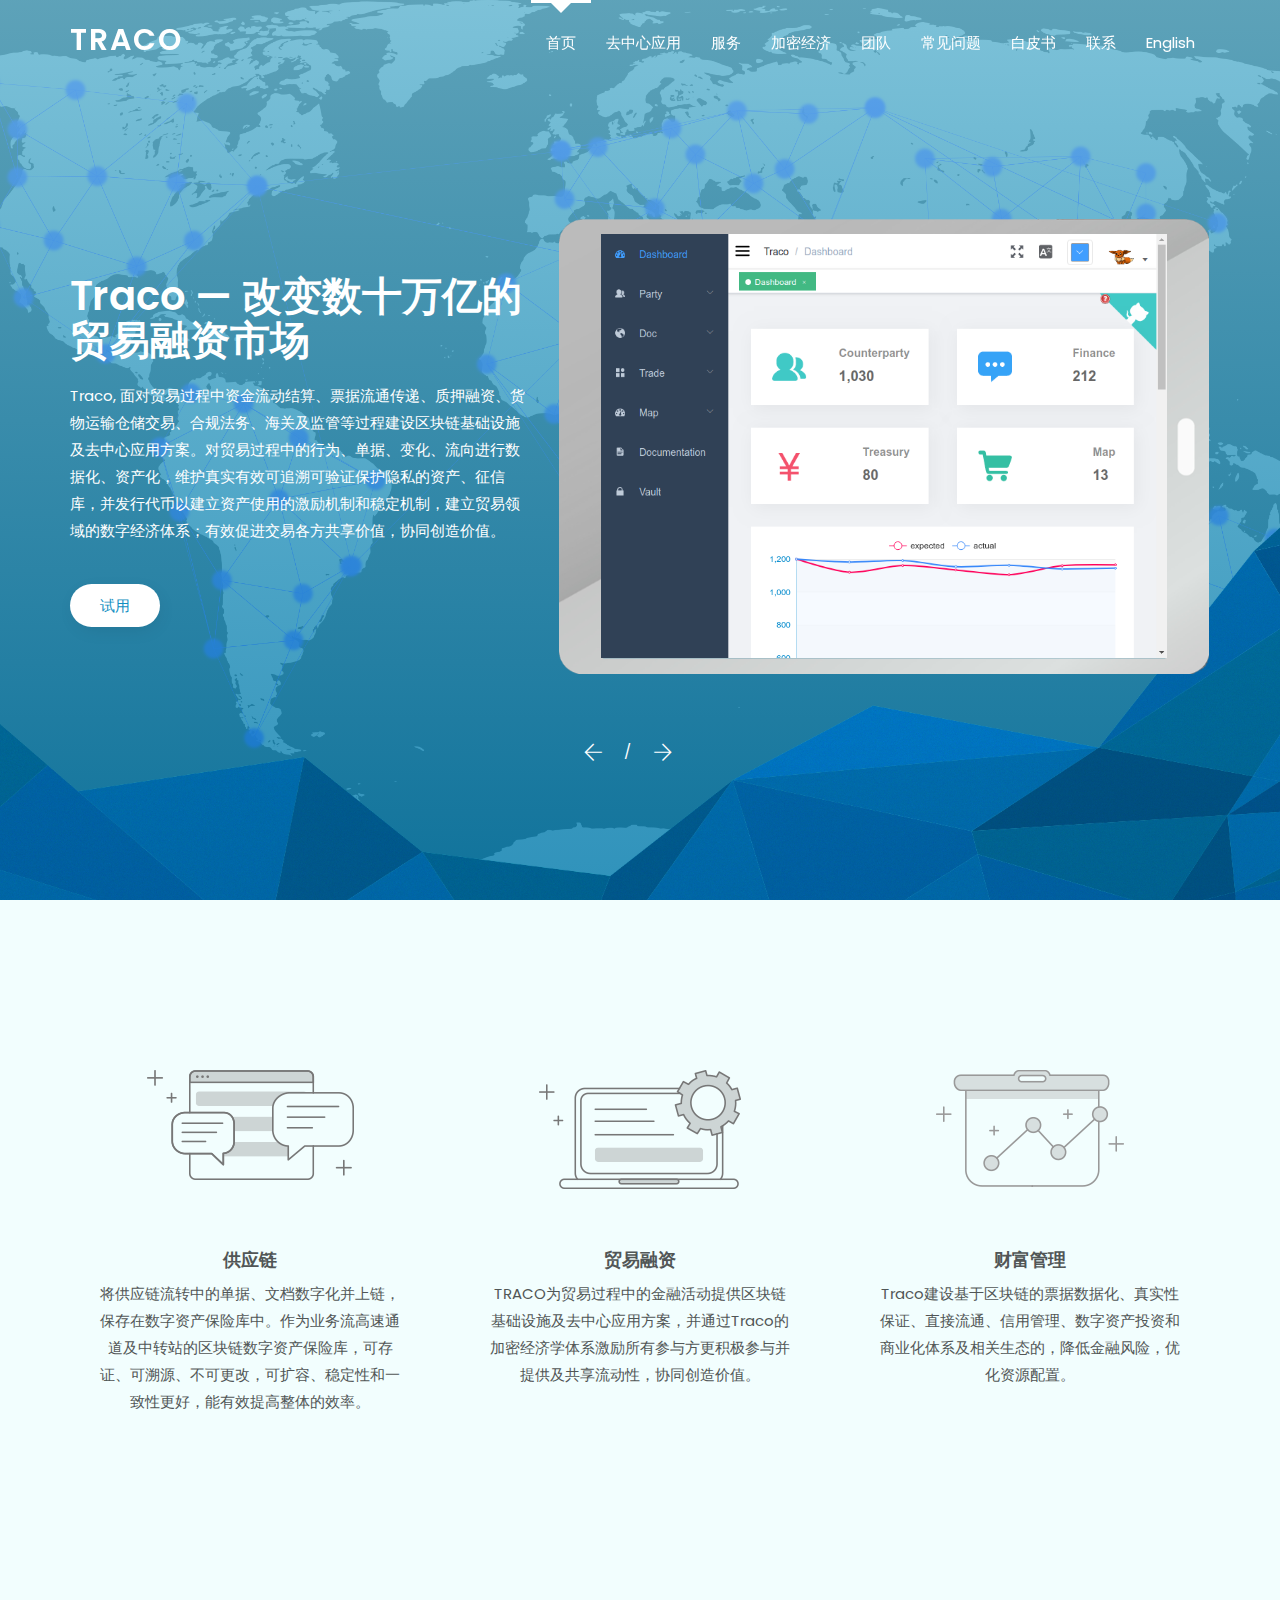
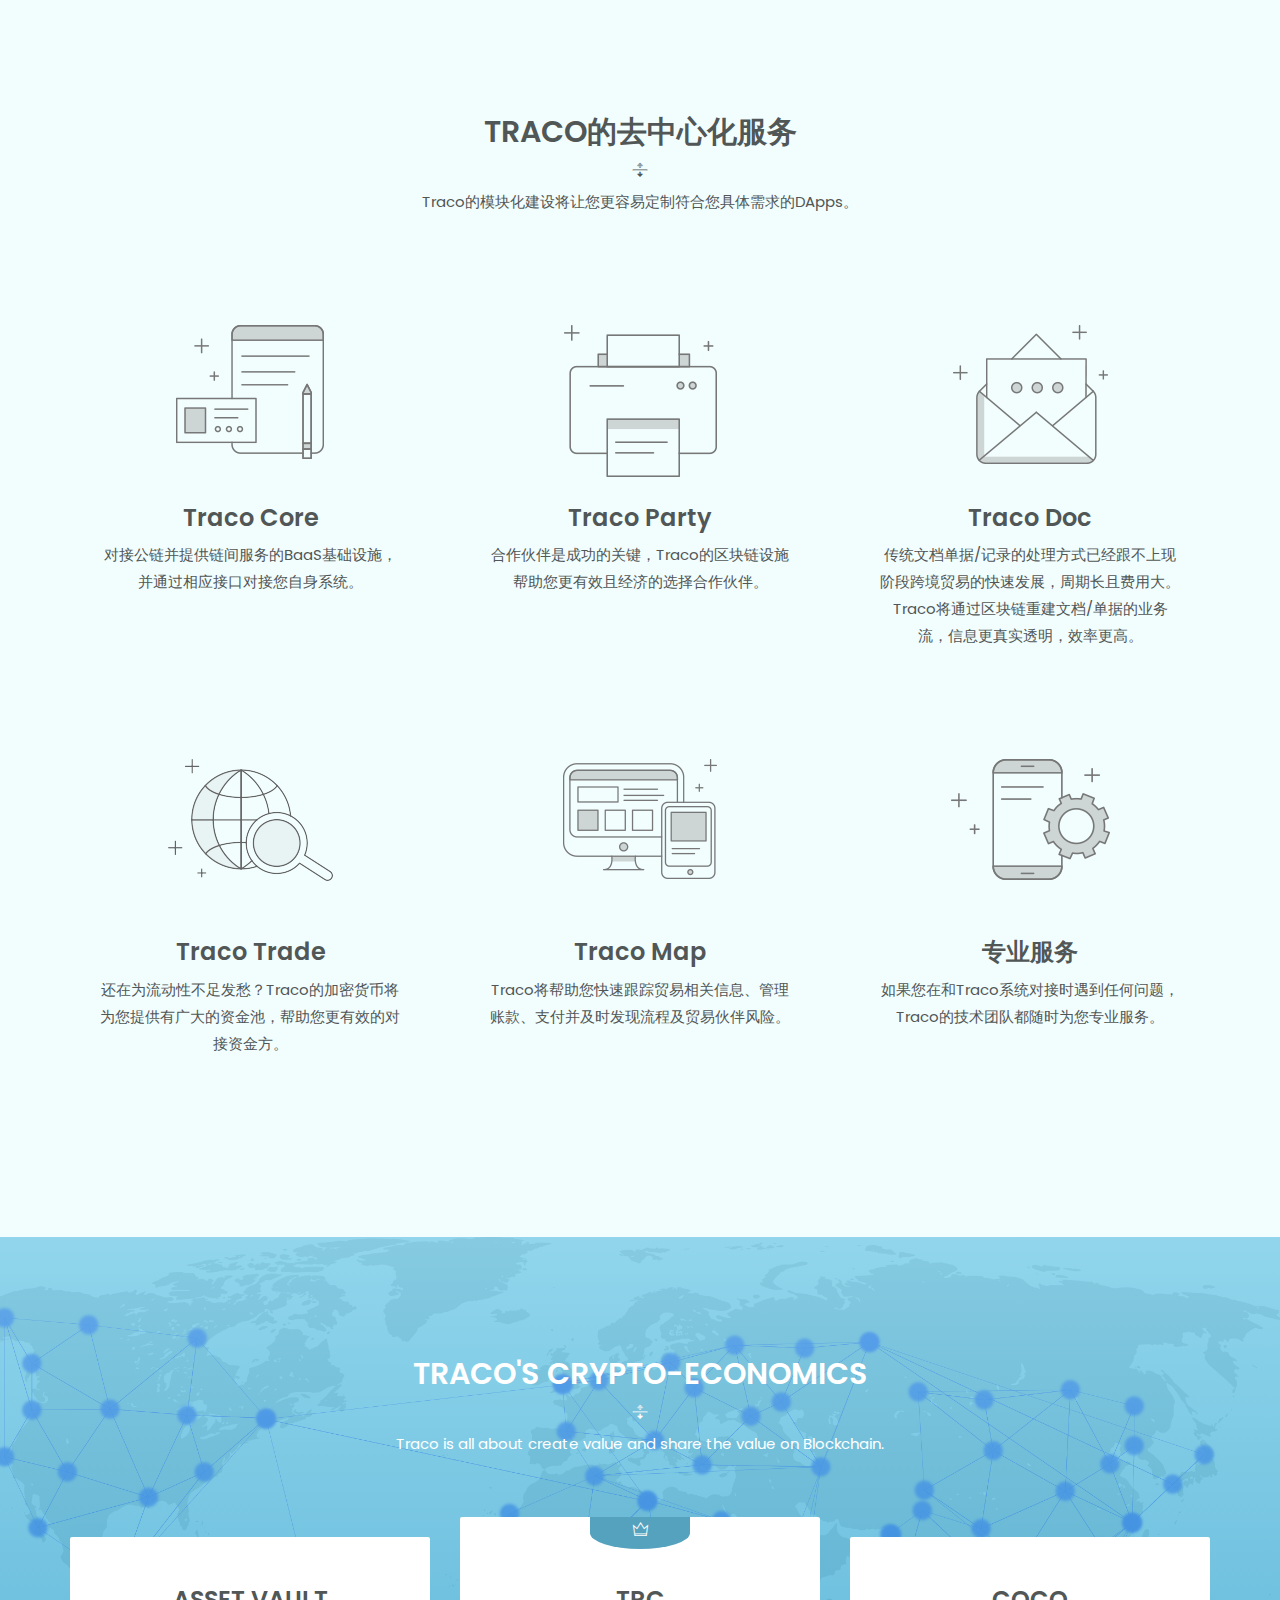
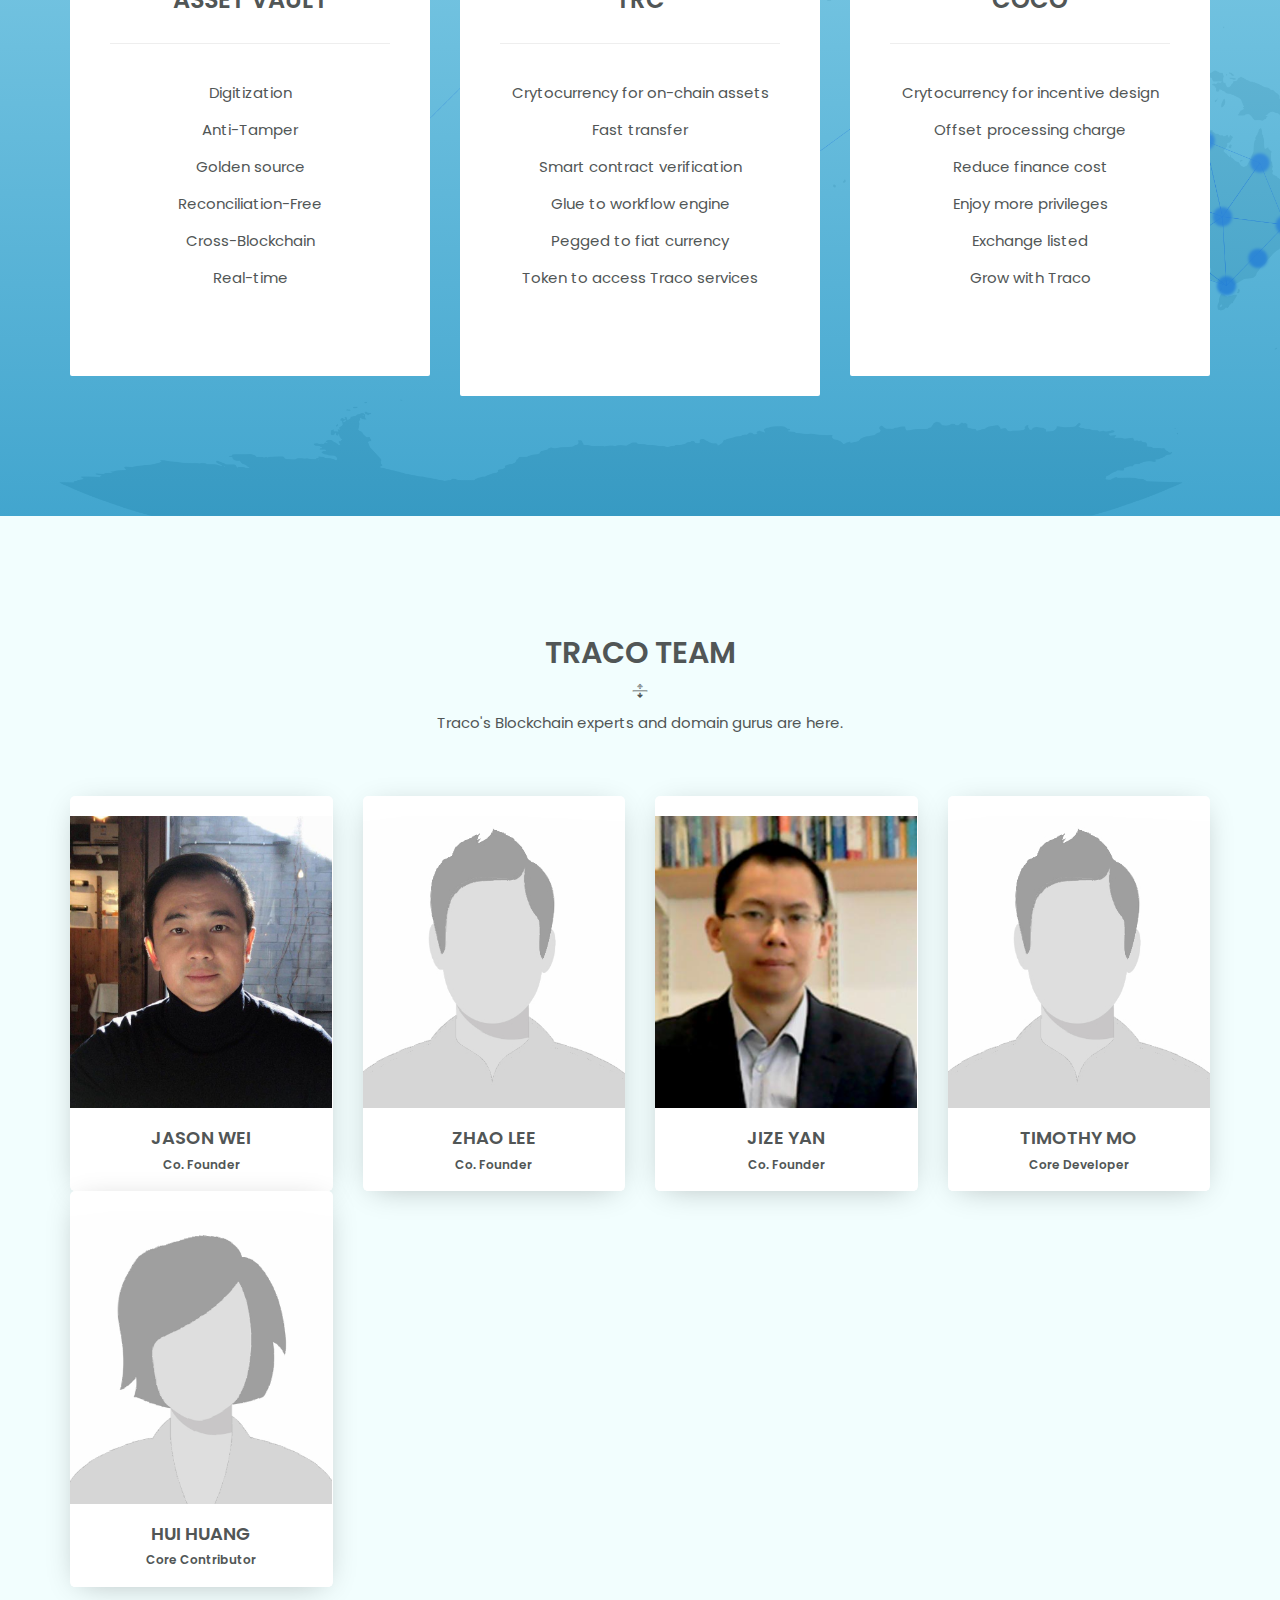
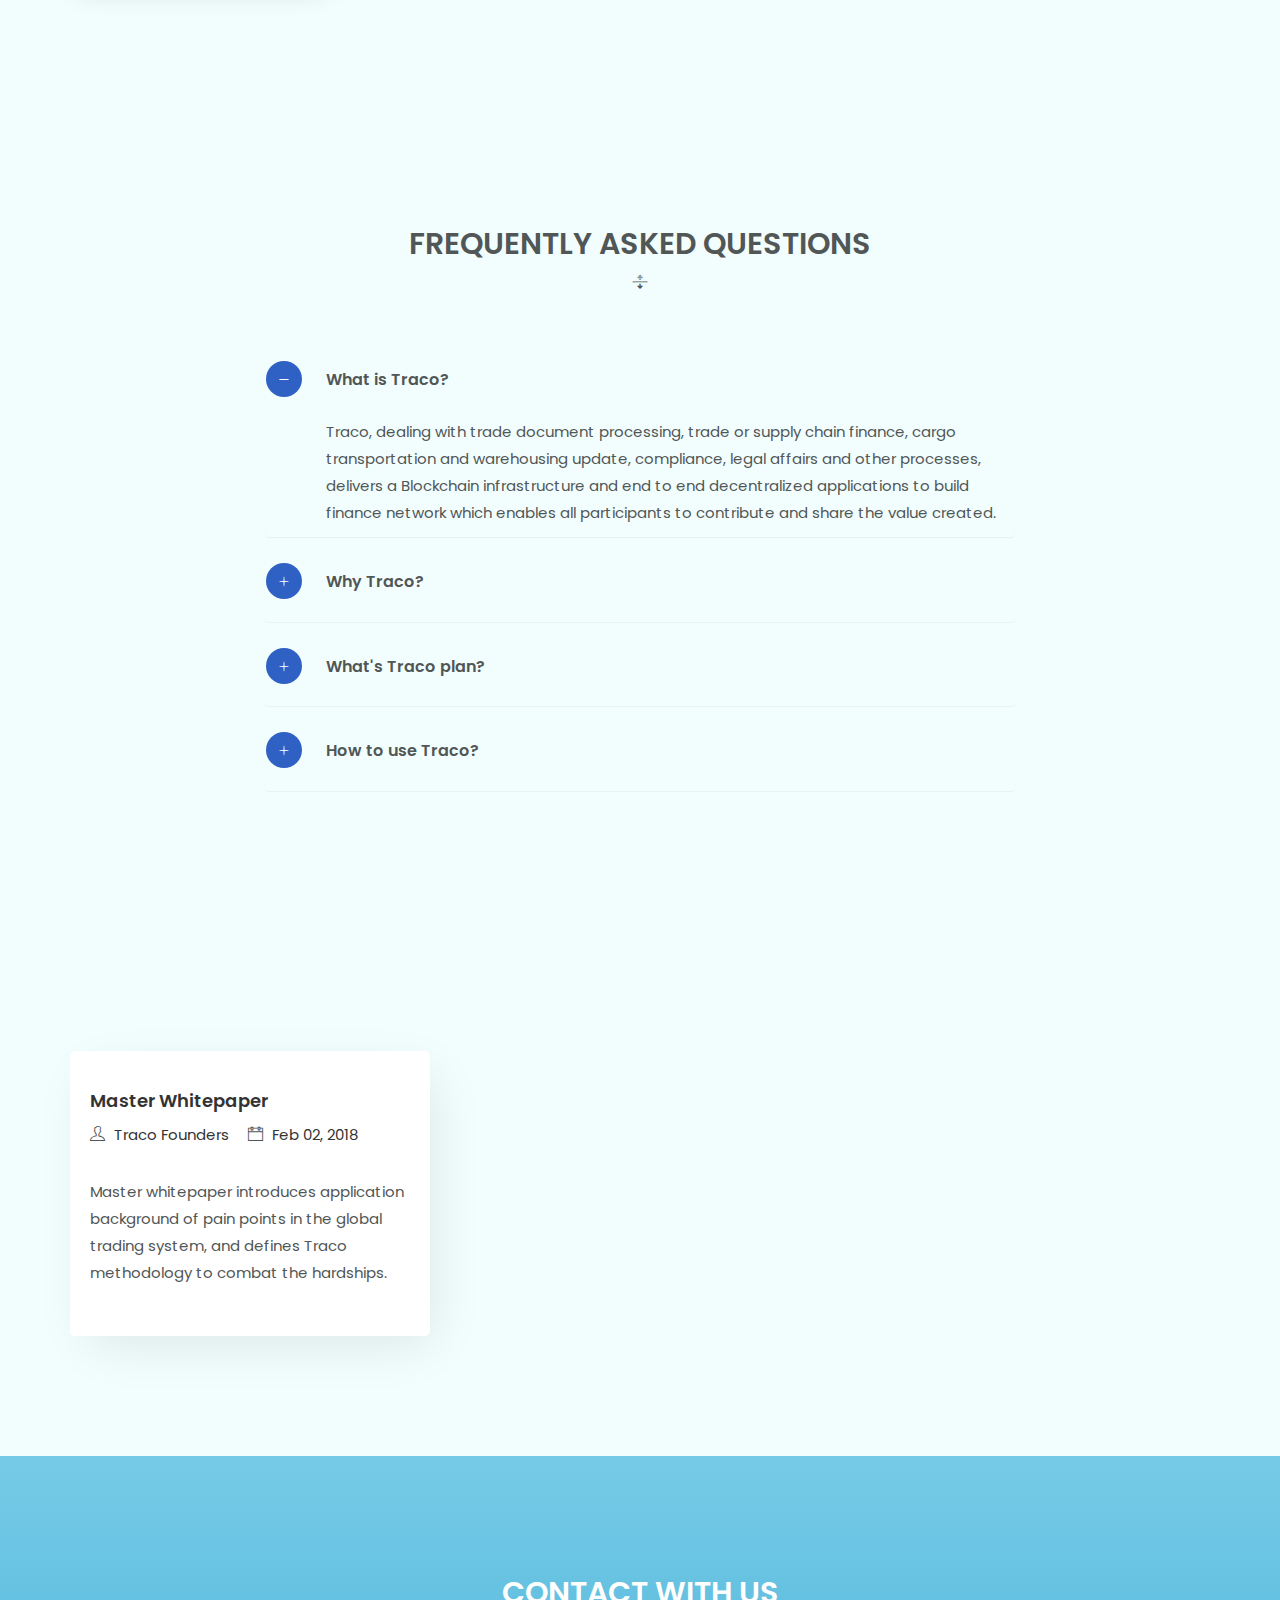
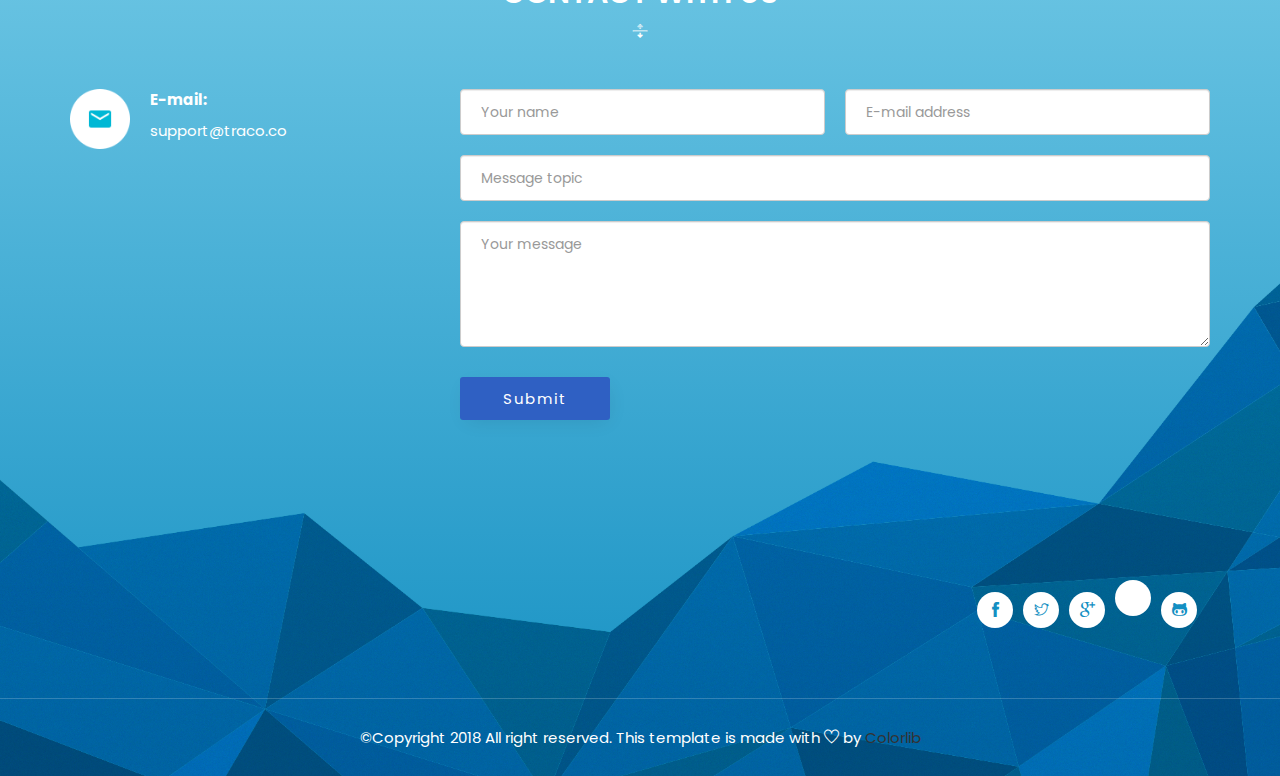
==== commit 396eb35c: "typo" ====
--- a/docs/index-cn.html
+++ b/docs/index-cn.html
@@ -66,7 +66,7 @@
                     <li><a href="#faq-page">常见问题</a></li>
                     <li><a href="#blog-page">白皮书</a></li>
                     <li><a href="#contact-page">联系</a></li>
-                    <li><a href="index.html">英文</a></li>
+                    <li><a href="index.html">English</a></li>
                 </ul>
             </nav>
         </div>
